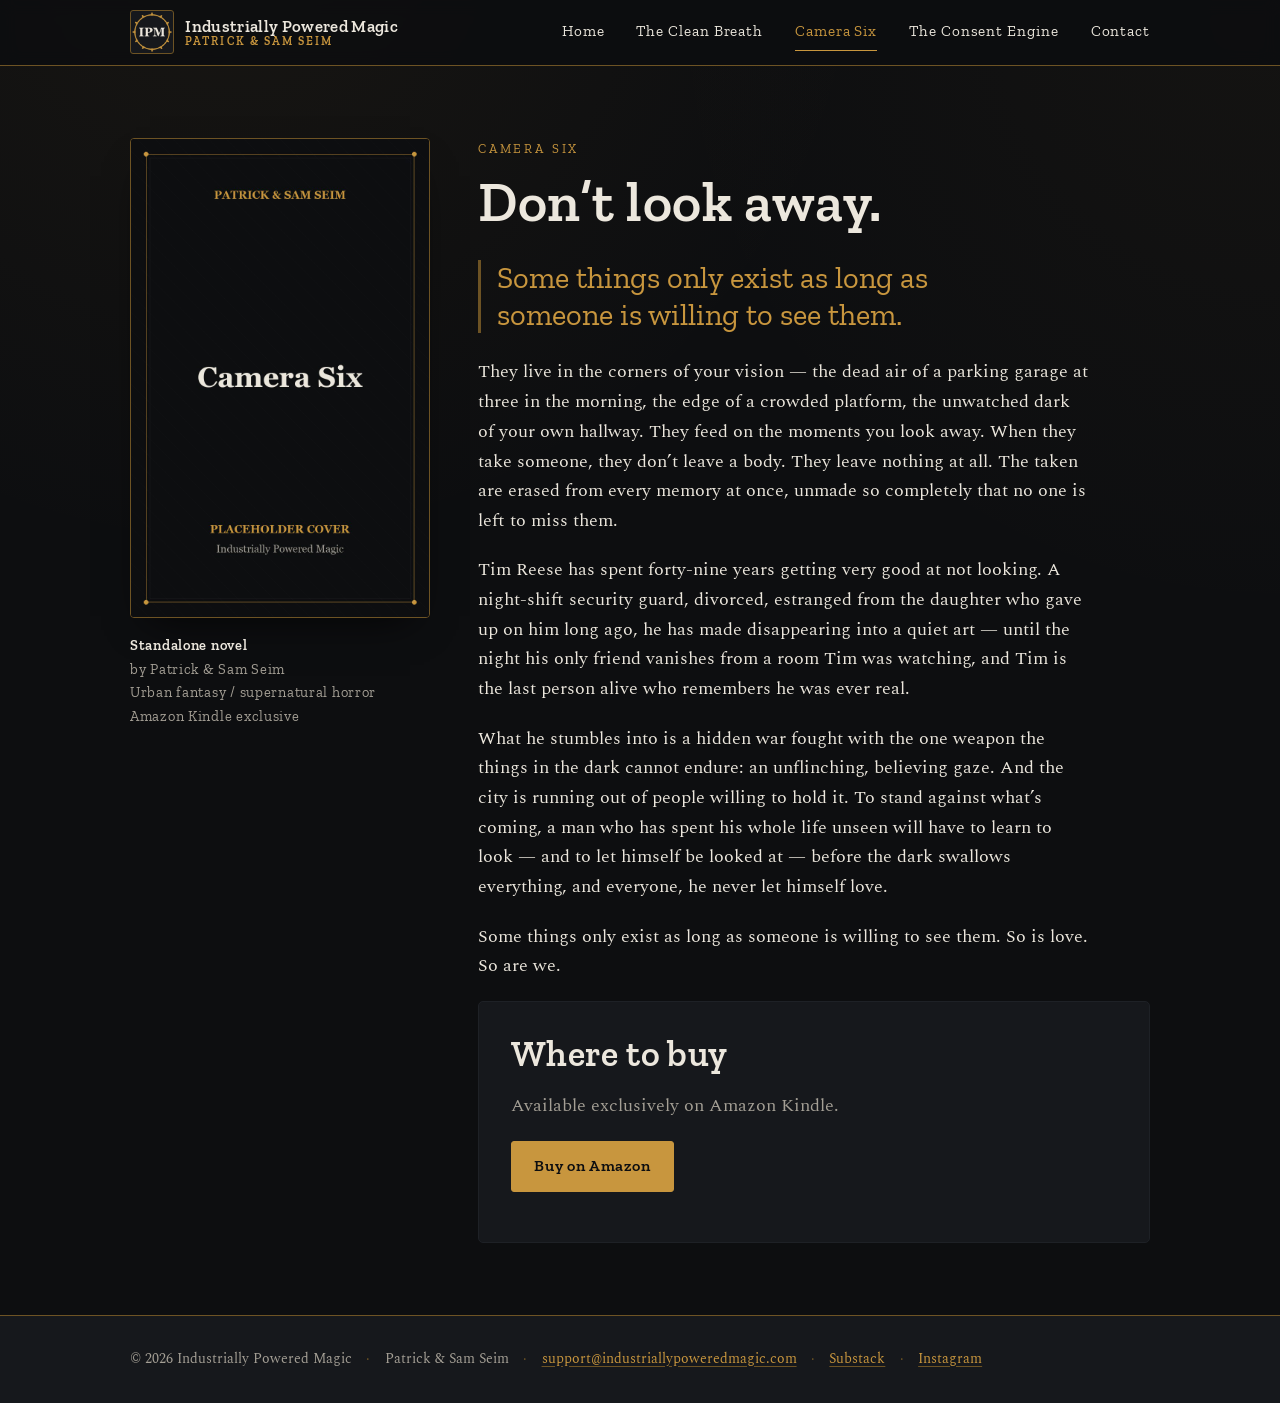
==== camera-six.html @ ddb5cf55 "initial website commit" ====
<!DOCTYPE html>
<html lang="en">
<head>
  <meta charset="UTF-8">
  <meta name="viewport" content="width=device-width, initial-scale=1">
  <title>Camera Six — Industrially Powered Magic</title>
  <meta name="description" content="Camera Six — a standalone urban-fantasy / quiet supernatural horror novel by Patrick &amp; Sam Seim. Don&rsquo;t look away. Available on Amazon Kindle.">

  <meta property="og:type" content="book">
  <meta property="og:site_name" content="Industrially Powered Magic">
  <meta property="og:title" content="Camera Six — Patrick &amp; Sam Seim">
  <meta property="og:description" content="Quiet supernatural horror. They feed on the moments you look away. Don&rsquo;t look away.">
  <meta property="og:image" content="images/cover-camera-six.jpg">
  <meta name="twitter:card" content="summary_large_image">

  <link rel="icon" href="images/favicon.svg" type="image/svg+xml">
  <link rel="preconnect" href="https://fonts.googleapis.com">
  <link rel="preconnect" href="https://fonts.gstatic.com" crossorigin>
  <link href="https://fonts.googleapis.com/css2?family=Spectral:ital,wght@0,400;0,600;1,400&amp;family=Zilla+Slab:wght@500;600;700&amp;display=swap" rel="stylesheet">
  <link rel="stylesheet" href="css/style.css">
</head>
<body>
  <a class="skip-link" href="#main">Skip to content</a>

  <!-- ===== SHARED HEADER (keep identical across pages) ===== -->
  <header class="site-header">
    <div class="wrap site-header__inner" data-open="false">
      <a class="brand" href="index.html">
        <img class="brand__logo" src="images/ipm-logo.png" alt="Industrially Powered Magic logo" width="44" height="44">
        <span class="brand__name">Industrially Powered Magic<span>Patrick &amp; Sam Seim</span></span>
      </a>
      <button class="nav-toggle" type="button" aria-expanded="false" aria-controls="site-nav">
        <span class="nav-toggle__bars" aria-hidden="true"></span> Menu
      </button>
      <nav class="site-nav" id="site-nav" aria-label="Primary">
        <ul>
          <li><a href="index.html">Home</a></li>
          <li><a href="clean-breath.html">The Clean Breath</a></li>
          <li><a href="camera-six.html" aria-current="page">Camera Six</a></li>
          <li><a href="consent-engine.html">The Consent Engine</a></li>
          <li><a href="contact.html">Contact</a></li>
        </ul>
      </nav>
    </div>
  </header>
  <!-- ===== /SHARED HEADER ===== -->

  <main id="main">
    <section class="section">
      <div class="wrap">
        <div class="book-layout">

          <div class="book-cover-col">
            <img class="cover cover--framed" src="images/cover-camera-six.jpg" alt="Cover placeholder for Camera Six by Patrick and Sam Seim" width="300" height="480">
            <p class="book-meta">
              <strong>Standalone novel</strong><br>
              by Patrick &amp; Sam Seim<br>
              Urban fantasy / supernatural horror<br>
              Amazon Kindle exclusive
            </p>
          </div>

          <div>
            <p class="eyebrow">Camera Six</p>
            <h1>Don&rsquo;t look away.</h1>
            <p class="tagline">Some things only exist as long as someone is willing to see them.</p>

            <div class="prose">
              <p>They live in the corners of your vision — the dead air of a parking garage at three in the morning, the edge of a crowded platform, the unwatched dark of your own hallway. They feed on the moments you look away. When they take someone, they don&rsquo;t leave a body. They leave nothing at all. The taken are erased from every memory at once, unmade so completely that no one is left to miss them.</p>
              <p>Tim Reese has spent forty-nine years getting very good at not looking. A night-shift security guard, divorced, estranged from the daughter who gave up on him long ago, he has made disappearing into a quiet art — until the night his only friend vanishes from a room Tim was watching, and Tim is the last person alive who remembers he was ever real.</p>
              <p>What he stumbles into is a hidden war fought with the one weapon the things in the dark cannot endure: an unflinching, believing gaze. And the city is running out of people willing to hold it. To stand against what&rsquo;s coming, a man who has spent his whole life unseen will have to learn to look — and to let himself be looked at — before the dark swallows everything, and everyone, he never let himself love.</p>
              <p>Some things only exist as long as someone is willing to see them. So is love. So are we.</p>
            </div>

            <section class="buy" aria-labelledby="buy-heading">
              <h2 id="buy-heading">Where to buy</h2>
              <p class="muted">Available exclusively on Amazon Kindle.</p>
              <!-- PLACEHOLDER RETAILER LINK — replace href="#" with the real Amazon URL -->
              <ul class="retailers">
                <li><a class="btn btn--primary" href="#">Buy on Amazon</a></li>
              </ul>
            </section>
          </div>

        </div>
      </div>
    </section>
  </main>

  <!-- ===== SHARED FOOTER (keep identical across pages) ===== -->
  <footer class="site-footer">
    <div class="wrap site-footer__inner">
      <span>&copy; 2026 Industrially Powered Magic</span>
      <span class="sep" aria-hidden="true">·</span>
      <span>Patrick &amp; Sam Seim</span>
      <span class="sep" aria-hidden="true">·</span>
      <a href="mailto:support@industriallypoweredmagic.com">support@industriallypoweredmagic.com</a>
      <span class="sep" aria-hidden="true">·</span>
      <a href="https://samseim.substack.com/">Substack</a>
      <span class="sep" aria-hidden="true">·</span>
      <a href="https://www.instagram.com/industriallypoweredmagic/">Instagram</a>
    </div>
  </footer>
  <!-- ===== /SHARED FOOTER ===== -->

  <!-- Progressive enhancement: mobile nav toggle only. Keep identical across pages. -->
  <script>
    (function () {
      var inner = document.querySelector('.site-header__inner');
      var btn = document.querySelector('.nav-toggle');
      if (!btn || !inner) return;
      btn.addEventListener('click', function () {
        var open = inner.getAttribute('data-open') === 'true';
        inner.setAttribute('data-open', String(!open));
        btn.setAttribute('aria-expanded', String(!open));
      });
    })();
  </script>
</body>
</html>
---- css/style.css ----
/* ==========================================================================
   Industrially Powered Magic — shared stylesheet
   Dark industrial: near-black ground, brass/copper accent, off-white text.
   Mobile-first, no build step, no dependencies.
   ========================================================================== */

/* ---- Design tokens ------------------------------------------------------ */
:root {
  --ink:        #0d0e10;   /* near-black page ground            */
  --ink-2:      #16181c;   /* raised charcoal (cards, header)   */
  --ink-3:      #1e2126;   /* hairline / border charcoal        */
  --paper:      #ece7dd;   /* off-white body text               */
  --paper-dim:  #a49f95;   /* muted text                        */
  --brass:      #c8963e;   /* warm brass/copper accent          */
  --brass-hi:   #e7b45c;   /* brighter brass for hover/focus    */
  --brass-dim:  #6d5324;   /* deep brass for rules              */
  --danger-bg:  #241a10;   /* placeholder tint                  */

  --rule:       1px solid var(--ink-3);
  --hairline:   1px solid var(--brass-dim);

  --font-display: "Zilla Slab", "Rockwell", Georgia, "Times New Roman", serif;
  --font-body:    "Spectral", Georgia, Cambria, "Times New Roman", serif;

  --measure: 68ch;
  --page-max: 1100px;
  --gap: clamp(1rem, 3vw, 2rem);

  --shadow: 0 18px 40px -20px rgba(0, 0, 0, 0.85);
}

/* ---- Fonts (linked in <head>, listed here for reference) --------------- */
/* Zilla Slab + Spectral via Google Fonts <link> in each page's <head>.    */

/* ---- Reset-ish ---------------------------------------------------------- */
*,
*::before,
*::after { box-sizing: border-box; }

html { -webkit-text-size-adjust: 100%; scroll-behavior: smooth; }

body {
  margin: 0;
  background-color: var(--ink);
  /* Fine machined grain: two faint gradients, restrained. */
  background-image:
    radial-gradient(circle at 18% -10%, rgba(200, 150, 62, 0.06), transparent 45%),
    radial-gradient(circle at 100% 0%, rgba(200, 150, 62, 0.04), transparent 40%);
  background-attachment: fixed;
  color: var(--paper);
  font-family: var(--font-body);
  font-size: clamp(1rem, 0.96rem + 0.25vw, 1.125rem);
  line-height: 1.65;
  min-height: 100vh;
  display: flex;
  flex-direction: column;
}

/* ---- Typography --------------------------------------------------------- */
h1, h2, h3, h4 {
  font-family: var(--font-display);
  font-weight: 600;
  line-height: 1.1;
  letter-spacing: 0.01em;
  color: var(--paper);
  margin: 0 0 0.5em;
}

h1 { font-size: clamp(2rem, 1.4rem + 3vw, 3.5rem); }
h2 { font-size: clamp(1.5rem, 1.2rem + 1.6vw, 2.25rem); }
h3 { font-size: clamp(1.15rem, 1rem + 0.8vw, 1.4rem); }

p { margin: 0 0 1.1em; max-width: var(--measure); }

a {
  color: var(--brass);
  text-decoration-color: var(--brass-dim);
  text-underline-offset: 0.18em;
}
a:hover { color: var(--brass-hi); text-decoration-color: var(--brass-hi); }

:focus-visible {
  outline: 3px solid var(--brass-hi);
  outline-offset: 3px;
  border-radius: 2px;
}

/* ---- Skip link ---------------------------------------------------------- */
.skip-link {
  position: absolute;
  left: -999px;
  top: 0;
  z-index: 100;
  background: var(--brass);
  color: var(--ink);
  padding: 0.75rem 1.25rem;
  font-family: var(--font-display);
  font-weight: 600;
  text-decoration: none;
}
.skip-link:focus {
  left: 0.5rem;
  top: 0.5rem;
}

/* ---- Layout helpers ----------------------------------------------------- */
.wrap {
  width: 100%;
  max-width: var(--page-max);
  margin-inline: auto;
  padding-inline: clamp(1.1rem, 4vw, 2.5rem);
}

.section { padding-block: clamp(2.5rem, 6vw, 4.5rem); }
.section--tight { padding-block: clamp(1.75rem, 4vw, 3rem); }

.eyebrow {
  font-family: var(--font-display);
  text-transform: uppercase;
  letter-spacing: 0.22em;
  font-size: 0.8rem;
  color: var(--brass);
  margin: 0 0 0.75rem;
}

/* Rivet-adjacent divider: a hairline with a centered brass node. */
.rule {
  border: 0;
  height: 1px;
  background: linear-gradient(to right, transparent, var(--brass-dim), transparent);
  margin: clamp(2rem, 5vw, 3.5rem) 0;
  position: relative;
}
.rule::after {
  content: "";
  position: absolute;
  left: 50%;
  top: 50%;
  width: 7px;
  height: 7px;
  transform: translate(-50%, -50%) rotate(45deg);
  background: var(--brass);
  box-shadow: 0 0 0 3px var(--ink);
}

/* ---- Header / nav ------------------------------------------------------- */
.site-header {
  position: sticky;
  top: 0;
  z-index: 50;
  background: rgba(13, 14, 16, 0.9);
  backdrop-filter: saturate(140%) blur(8px);
  border-bottom: var(--hairline);
}
.site-header__inner {
  display: flex;
  align-items: center;
  justify-content: space-between;
  gap: 1rem;
  padding-block: 0.65rem;
}

.brand {
  display: inline-flex;
  align-items: center;
  gap: 0.7rem;
  text-decoration: none;
  color: var(--paper);
}
.brand__logo {
  width: 40px;
  height: 40px;
  object-fit: contain;
  background: var(--ink-2);
  border: var(--hairline);
  border-radius: 3px;
}
.brand__name {
  font-family: var(--font-display);
  font-weight: 600;
  font-size: 1.05rem;
  line-height: 1.05;
  letter-spacing: 0.02em;
}
.brand__name span { display: block; color: var(--brass); font-size: 0.72rem; letter-spacing: 0.18em; text-transform: uppercase; }

/* Nav toggle (mobile) */
.nav-toggle {
  display: inline-flex;
  align-items: center;
  gap: 0.5rem;
  background: transparent;
  color: var(--paper);
  border: var(--hairline);
  border-radius: 3px;
  padding: 0.5rem 0.75rem;
  font-family: var(--font-display);
  font-size: 0.85rem;
  letter-spacing: 0.1em;
  text-transform: uppercase;
  cursor: pointer;
}
.nav-toggle__bars { display: inline-block; width: 18px; height: 2px; background: var(--brass); position: relative; }
.nav-toggle__bars::before,
.nav-toggle__bars::after { content: ""; position: absolute; left: 0; width: 18px; height: 2px; background: var(--brass); }
.nav-toggle__bars::before { top: -6px; }
.nav-toggle__bars::after  { top: 6px; }

.site-nav ul {
  list-style: none;
  margin: 0;
  padding: 0;
  display: flex;
  flex-direction: column;
  gap: 0.25rem;
}
.site-nav a {
  display: block;
  padding: 0.6rem 0.25rem;
  font-family: var(--font-display);
  font-size: 0.95rem;
  letter-spacing: 0.06em;
  color: var(--paper);
  text-decoration: none;
  border-bottom: 1px solid transparent;
}
.site-nav a:hover { color: var(--brass-hi); }
.site-nav a[aria-current="page"] {
  color: var(--brass);
  border-bottom-color: var(--brass);
}

/* Mobile: nav is collapsed by default, revealed via [data-open] */
@media (max-width: 719px) {
  .site-nav {
    display: none;
    width: 100%;
    padding-bottom: 0.5rem;
  }
  .site-header__inner[data-open="true"] { flex-wrap: wrap; }
  .site-header__inner[data-open="true"] .site-nav { display: block; }
  .site-nav a { padding: 0.75rem 0.25rem; border-bottom: var(--rule); }
}

/* Desktop: inline nav, hide toggle */
@media (min-width: 720px) {
  .nav-toggle { display: none; }
  .site-nav { display: block !important; }
  .site-nav ul { flex-direction: row; align-items: center; gap: clamp(1rem, 2.5vw, 2rem); }
  .site-nav a { padding: 0.35rem 0; }
  .brand__logo { width: 44px; height: 44px; }
}

/* ---- Hero --------------------------------------------------------------- */
.hero {
  border-bottom: var(--rule);
  background:
    radial-gradient(ellipse at 30% 0%, rgba(200, 150, 62, 0.10), transparent 55%),
    var(--ink);
}
.hero__inner { padding-block: clamp(3rem, 9vw, 6rem); }
.hero h1 { margin-bottom: 0.3em; }
.hero__lead {
  font-size: clamp(1.15rem, 1rem + 1vw, 1.6rem);
  color: var(--paper);
  max-width: 40ch;
}
.hero__lead--wide { max-width: 55ch; }

/* ---- Buttons ------------------------------------------------------------ */
.btn {
  display: inline-flex;
  align-items: center;
  gap: 0.5rem;
  font-family: var(--font-display);
  font-weight: 600;
  font-size: 1rem;
  letter-spacing: 0.04em;
  text-decoration: none;
  padding: 0.7rem 1.4rem;
  border-radius: 3px;
  border: var(--hairline);
  transition: background-color 120ms ease, color 120ms ease, transform 80ms ease;
}
.btn:active { transform: translateY(1px); }
.btn--primary {
  background: var(--brass);
  color: var(--ink);
  border-color: var(--brass);
}
.btn--primary:hover { background: var(--brass-hi); border-color: var(--brass-hi); color: var(--ink); }
.btn--ghost {
  background: transparent;
  color: var(--brass);
}
.btn--ghost:hover { background: rgba(200, 150, 62, 0.12); color: var(--brass-hi); }

.btn-row { display: flex; flex-wrap: wrap; gap: 0.85rem; margin-top: 1.25rem; }

/* ---- Book cards (home) -------------------------------------------------- */
.card-grid {
  display: grid;
  gap: clamp(1.25rem, 3vw, 2rem);
  grid-template-columns: 1fr;
  margin-top: 2rem;
}
@media (min-width: 640px) { .card-grid { grid-template-columns: repeat(2, 1fr); } }
@media (min-width: 900px) { .card-grid { grid-template-columns: repeat(3, 1fr); } }

.book-card {
  display: flex;
  flex-direction: column;
  background: var(--ink-2);
  border: var(--rule);
  border-radius: 5px;
  overflow: hidden;
  box-shadow: var(--shadow);
  transition: border-color 140ms ease, transform 140ms ease;
}
.book-card:hover { border-color: var(--brass-dim); transform: translateY(-3px); }
.book-card__body { padding: 1.1rem 1.2rem 1.4rem; display: flex; flex-direction: column; flex: 1; }
.book-card__kicker {
  font-family: var(--font-display);
  text-transform: uppercase;
  letter-spacing: 0.16em;
  font-size: 0.7rem;
  color: var(--brass);
  margin: 0 0 0.4rem;
}
.book-card h3 { margin-bottom: 0.35rem; }
.book-card p { color: var(--paper-dim); font-size: 0.98rem; margin-bottom: 1rem; }
.book-card__link {
  margin-top: auto;
  font-family: var(--font-display);
  font-weight: 600;
  letter-spacing: 0.04em;
  text-decoration: none;
}
.book-card__link::after { content: " \2192"; }

/* ---- Cover images / placeholders --------------------------------------- */
/* Ebook cover aspect ratio ~1.6:1 (height:width) => width:height ~1:1.6 */
.cover {
  display: block;
  width: 100%;
  aspect-ratio: 1 / 1.6;
  object-fit: cover;
  background:
    repeating-linear-gradient(45deg, rgba(200,150,62,0.05) 0 12px, transparent 12px 24px),
    var(--danger-bg);
  border-bottom: var(--hairline);
  color: var(--paper-dim);
}
.cover--framed {
  border: var(--hairline);
  border-radius: 4px;
  box-shadow: var(--shadow);
}

/* ---- Book page layout --------------------------------------------------- */
.book-layout {
  display: grid;
  gap: clamp(1.5rem, 5vw, 3rem);
  grid-template-columns: 1fr;
  align-items: start;
}
@media (min-width: 820px) {
  .book-layout { grid-template-columns: minmax(220px, 300px) 1fr; }
}
.book-cover-col { position: sticky; top: 90px; }
.book-meta {
  font-family: var(--font-display);
  color: var(--paper-dim);
  letter-spacing: 0.05em;
  font-size: 0.9rem;
  margin-top: 1rem;
}
.book-meta strong { color: var(--paper); font-weight: 600; }

.tagline {
  font-family: var(--font-display);
  font-size: clamp(1.3rem, 1rem + 1.5vw, 1.9rem);
  color: var(--brass);
  font-style: normal;
  line-height: 1.2;
  border-left: 3px solid var(--brass-dim);
  padding-left: 1rem;
  margin: 0 0 1.5rem;
  max-width: 30ch;
}

.prose p { max-width: var(--measure); }
.prose p + p { margin-top: 0; }

/* ---- "Where to buy" ----------------------------------------------------- */
.buy {
  background: var(--ink-2);
  border: var(--rule);
  border-radius: 5px;
  padding: clamp(1.25rem, 3vw, 2rem);
  margin-top: 1rem;
}
.buy h2 { margin-top: 0; }
.retailers { display: flex; flex-wrap: wrap; gap: 0.75rem; margin-top: 0.5rem; padding: 0; list-style: none; }
.retailers li { margin: 0; }

/* ---- Teaser (Consent Engine) ------------------------------------------- */
.teaser {
  text-align: center;
  padding-block: clamp(3rem, 10vw, 7rem);
}
.teaser__status {
  font-family: var(--font-display);
  text-transform: uppercase;
  letter-spacing: 0.28em;
  color: var(--brass);
  font-size: 0.9rem;
  margin-bottom: 1.5rem;
}
.teaser p { margin-inline: auto; }

/* ---- Contact ------------------------------------------------------------ */
.contact-list { list-style: none; padding: 0; margin: 1.5rem 0 0; }
.contact-list li { margin-bottom: 1.5rem; }
.contact-list .label {
  display: block;
  font-family: var(--font-display);
  text-transform: uppercase;
  letter-spacing: 0.16em;
  font-size: 0.75rem;
  color: var(--brass);
  margin-bottom: 0.25rem;
}
.contact-list .value { font-size: 1.15rem; }

/* ---- Footer ------------------------------------------------------------- */
.site-footer {
  margin-top: auto;
  border-top: var(--hairline);
  background: var(--ink-2);
  color: var(--paper-dim);
  font-size: 0.9rem;
}
.site-footer__inner {
  padding-block: 2rem;
  display: flex;
  flex-wrap: wrap;
  gap: 0.4rem 0.9rem;
  align-items: center;
}
.site-footer a { color: var(--brass); }
.site-footer .sep { color: var(--brass-dim); }

/* ---- Utilities ---------------------------------------------------------- */
.visually-hidden {
  position: absolute !important;
  width: 1px; height: 1px;
  padding: 0; margin: -1px;
  overflow: hidden; clip: rect(0 0 0 0);
  white-space: nowrap; border: 0;
}
.lede { font-size: 1.15rem; color: var(--paper); }
.muted { color: var(--paper-dim); }

@media (prefers-reduced-motion: reduce) {
  * { scroll-behavior: auto !important; transition: none !important; }
}
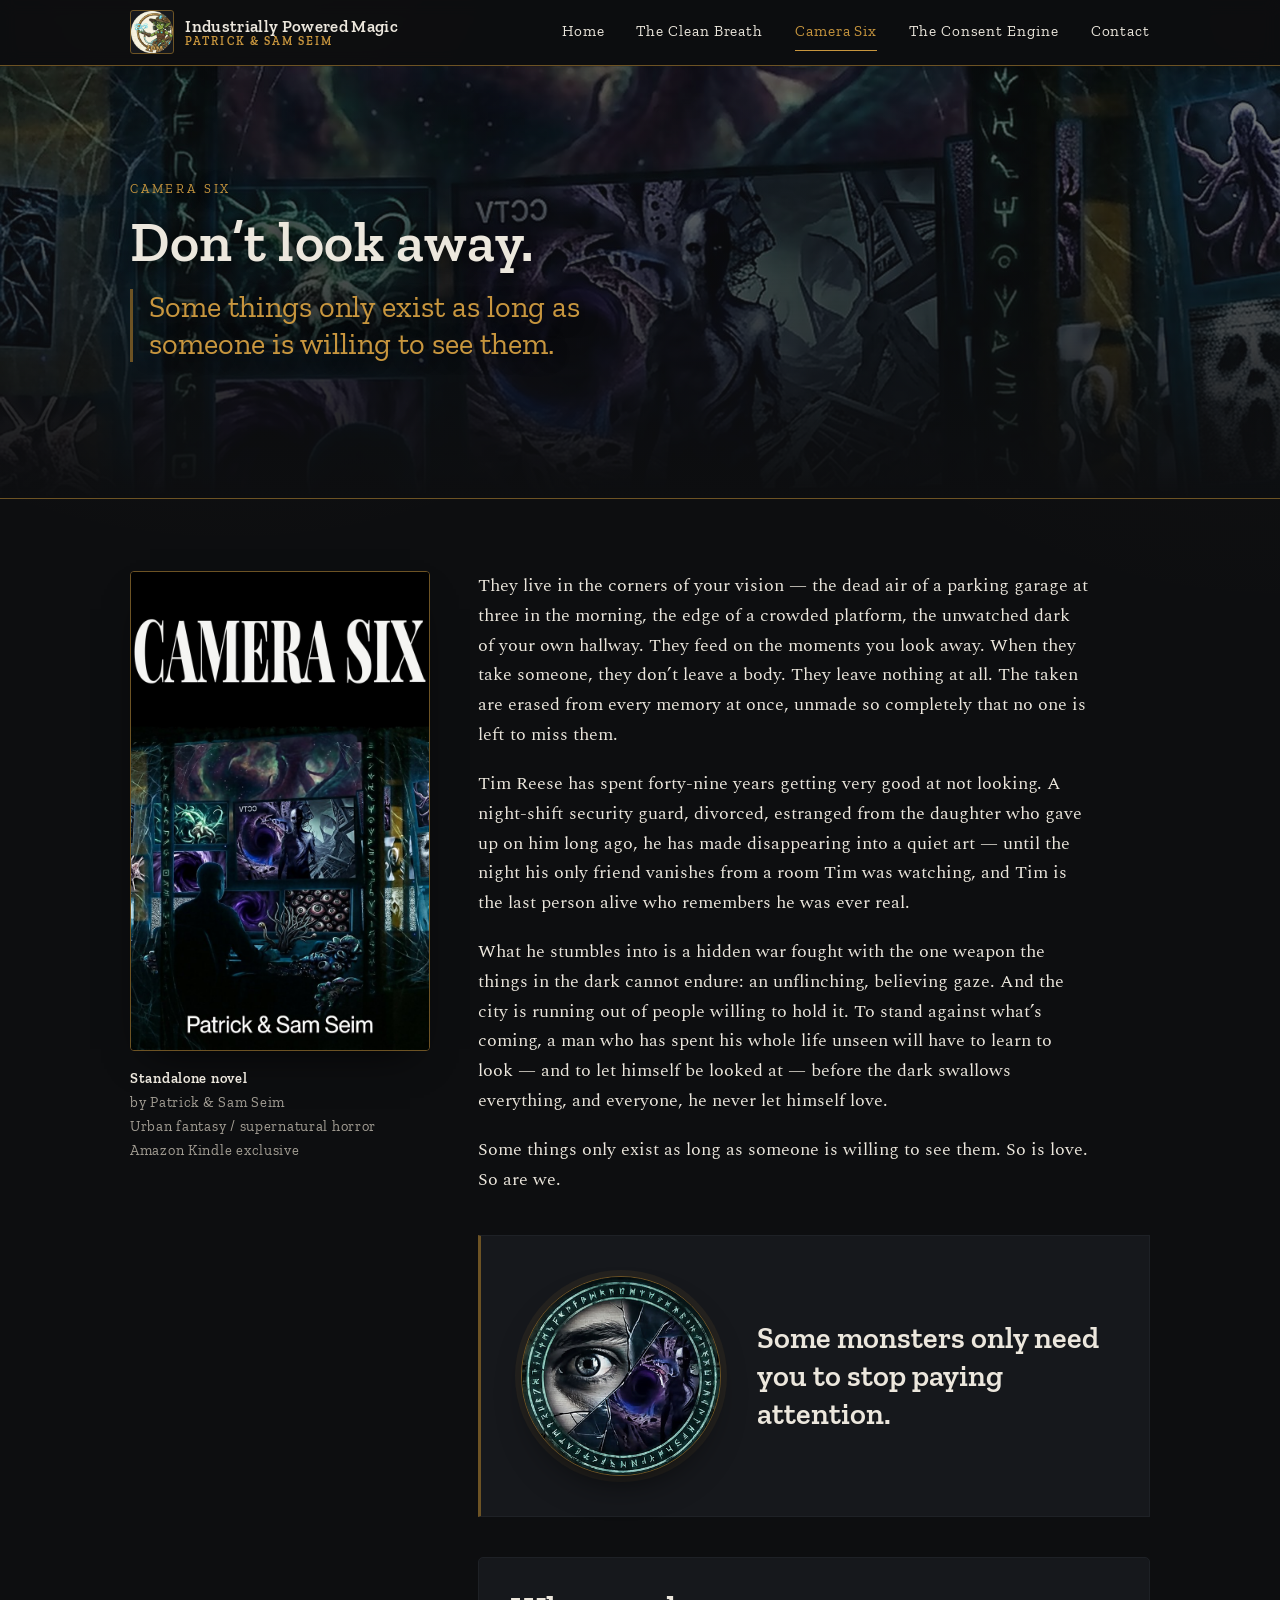
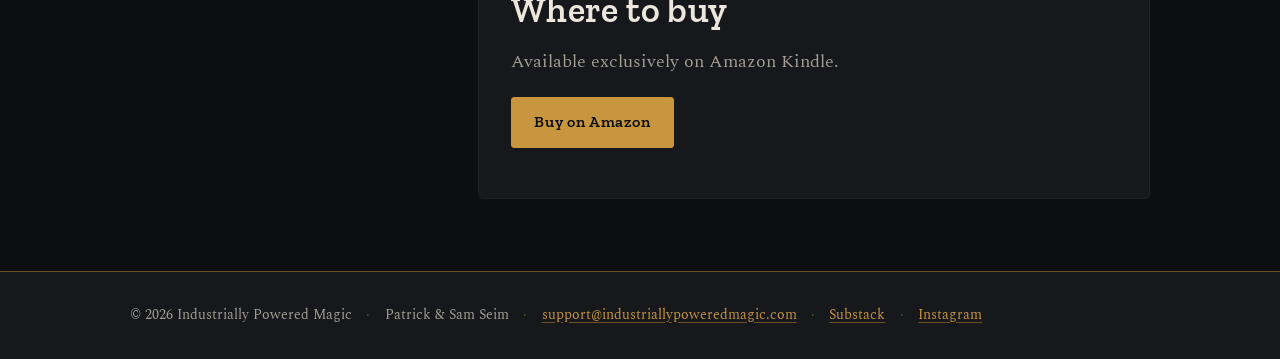
==== commit 2fa45b12: "image placeholders removed" ====
--- a/camera-six.html
+++ b/camera-six.html
@@ -26,7 +26,7 @@
   <header class="site-header">
     <div class="wrap site-header__inner" data-open="false">
       <a class="brand" href="index.html">
-        <img class="brand__logo" src="images/ipm-logo.png" alt="Industrially Powered Magic logo" width="44" height="44">
+        <img class="brand__logo" src="images/ipm-badge.png" alt="Industrially Powered Magic logo" width="44" height="44">
         <span class="brand__name">Industrially Powered Magic<span>Patrick &amp; Sam Seim</span></span>
       </a>
       <button class="nav-toggle" type="button" aria-expanded="false" aria-controls="site-nav">
@@ -46,12 +46,21 @@
   <!-- ===== /SHARED HEADER ===== -->
 
   <main id="main">
+    <!-- Artwork hero band — crop of the Camera Six front cover -->
+    <section class="page-hero page-hero--camera">
+      <div class="wrap page-hero__inner">
+        <p class="eyebrow">Camera Six</p>
+        <h1>Don&rsquo;t look away.</h1>
+        <p class="tagline">Some things only exist as long as someone is willing to see them.</p>
+      </div>
+    </section>
+
     <section class="section">
       <div class="wrap">
         <div class="book-layout">
 
           <div class="book-cover-col">
-            <img class="cover cover--framed" src="images/cover-camera-six.jpg" alt="Cover placeholder for Camera Six by Patrick and Sam Seim" width="300" height="480">
+            <img class="cover cover--framed" src="images/cover-camera-six.jpg" alt="Camera Six cover: a lone watcher silhouetted before a wall of monitors crawling with things that should not be seen" width="300" height="480">
             <p class="book-meta">
               <strong>Standalone novel</strong><br>
               by Patrick &amp; Sam Seim<br>
@@ -61,16 +70,20 @@
           </div>
 
           <div>
-            <p class="eyebrow">Camera Six</p>
-            <h1>Don&rsquo;t look away.</h1>
-            <p class="tagline">Some things only exist as long as someone is willing to see them.</p>
-
             <div class="prose">
               <p>They live in the corners of your vision — the dead air of a parking garage at three in the morning, the edge of a crowded platform, the unwatched dark of your own hallway. They feed on the moments you look away. When they take someone, they don&rsquo;t leave a body. They leave nothing at all. The taken are erased from every memory at once, unmade so completely that no one is left to miss them.</p>
               <p>Tim Reese has spent forty-nine years getting very good at not looking. A night-shift security guard, divorced, estranged from the daughter who gave up on him long ago, he has made disappearing into a quiet art — until the night his only friend vanishes from a room Tim was watching, and Tim is the last person alive who remembers he was ever real.</p>
               <p>What he stumbles into is a hidden war fought with the one weapon the things in the dark cannot endure: an unflinching, believing gaze. And the city is running out of people willing to hold it. To stand against what&rsquo;s coming, a man who has spent his whole life unseen will have to learn to look — and to let himself be looked at — before the dark swallows everything, and everyone, he never let himself love.</p>
               <p>Some things only exist as long as someone is willing to see them. So is love. So are we.</p>
             </div>
+
+            <!-- Medallion pull-quote — art from the Camera Six back cover -->
+            <aside class="watch-quote" aria-label="Tagline">
+              <img class="medallion" src="images/camera-six-eye.jpg" alt="A cracked seal ringed with runes: half an unflinching human eye, half a monstrous violet void" width="220" height="220">
+              <blockquote class="watch-quote__text">
+                <p>Some monsters only need you to stop paying attention.</p>
+              </blockquote>
+            </aside>
 
             <section class="buy" aria-labelledby="buy-heading">
               <h2 id="buy-heading">Where to buy</h2>
--- a/css/style.css
+++ b/css/style.css
@@ -451,6 +451,74 @@
 .site-footer a { color: var(--brass); }
 .site-footer .sep { color: var(--brass-dim); }
 
+/* ---- Artwork hero bands (book pages) ------------------------------------ */
+.page-hero {
+  border-bottom: var(--hairline);
+  background-size: cover;
+  background-position: center 35%;
+}
+.page-hero__inner {
+  padding-block: clamp(3.5rem, 10vw, 7rem);
+  text-shadow: 0 2px 18px rgba(0, 0, 0, 0.9);
+}
+.page-hero h1 { margin-bottom: 0.3em; }
+.page-hero--camera {
+  background-image:
+    linear-gradient(180deg, rgba(13, 14, 16, 0.55) 0%, rgba(13, 14, 16, 0.78) 60%, var(--ink) 100%),
+    url("../images/camera-six-banner.jpg");
+}
+
+/* ---- Workshop showcase (homepage mascot art) ----------------------------- */
+.workshop { margin: 0; }
+.workshop img {
+  display: block;
+  width: 100%;
+  height: auto;
+  border: var(--rule);
+  border-radius: 6px;
+  box-shadow: var(--shadow);
+}
+.workshop figcaption {
+  margin-top: 0.8rem;
+  text-align: center;
+  font-style: italic;
+  font-size: 0.95rem;
+  color: var(--paper-dim);
+}
+
+/* ---- Medallion pull-quote (Camera Six) ---------------------------------- */
+.watch-quote {
+  margin: 2.5rem 0;
+  padding: clamp(1.5rem, 4vw, 2.5rem);
+  background: var(--ink-2);
+  border: var(--rule);
+  border-left: 3px solid var(--brass-dim);
+  display: flex;
+  align-items: center;
+  gap: clamp(1.25rem, 3.5vw, 2.25rem);
+  flex-wrap: wrap;
+}
+.medallion {
+  flex: 0 0 auto;
+  width: clamp(120px, 20vw, 200px);
+  height: auto;
+  border-radius: 50%;
+  border: 1px solid var(--brass-dim);
+  box-shadow: var(--shadow), 0 0 0 6px rgba(200, 150, 62, 0.08);
+}
+.watch-quote__text {
+  margin: 0;
+  flex: 1 1 16ch;
+}
+.watch-quote__text p {
+  margin: 0;
+  font-family: var(--font-display);
+  font-weight: 600;
+  font-size: clamp(1.25rem, 1.05rem + 1.4vw, 1.9rem);
+  line-height: 1.25;
+  max-width: 22ch;
+}
+
 /* ---- Utilities ---------------------------------------------------------- */
 .visually-hidden {
   position: absolute !important;
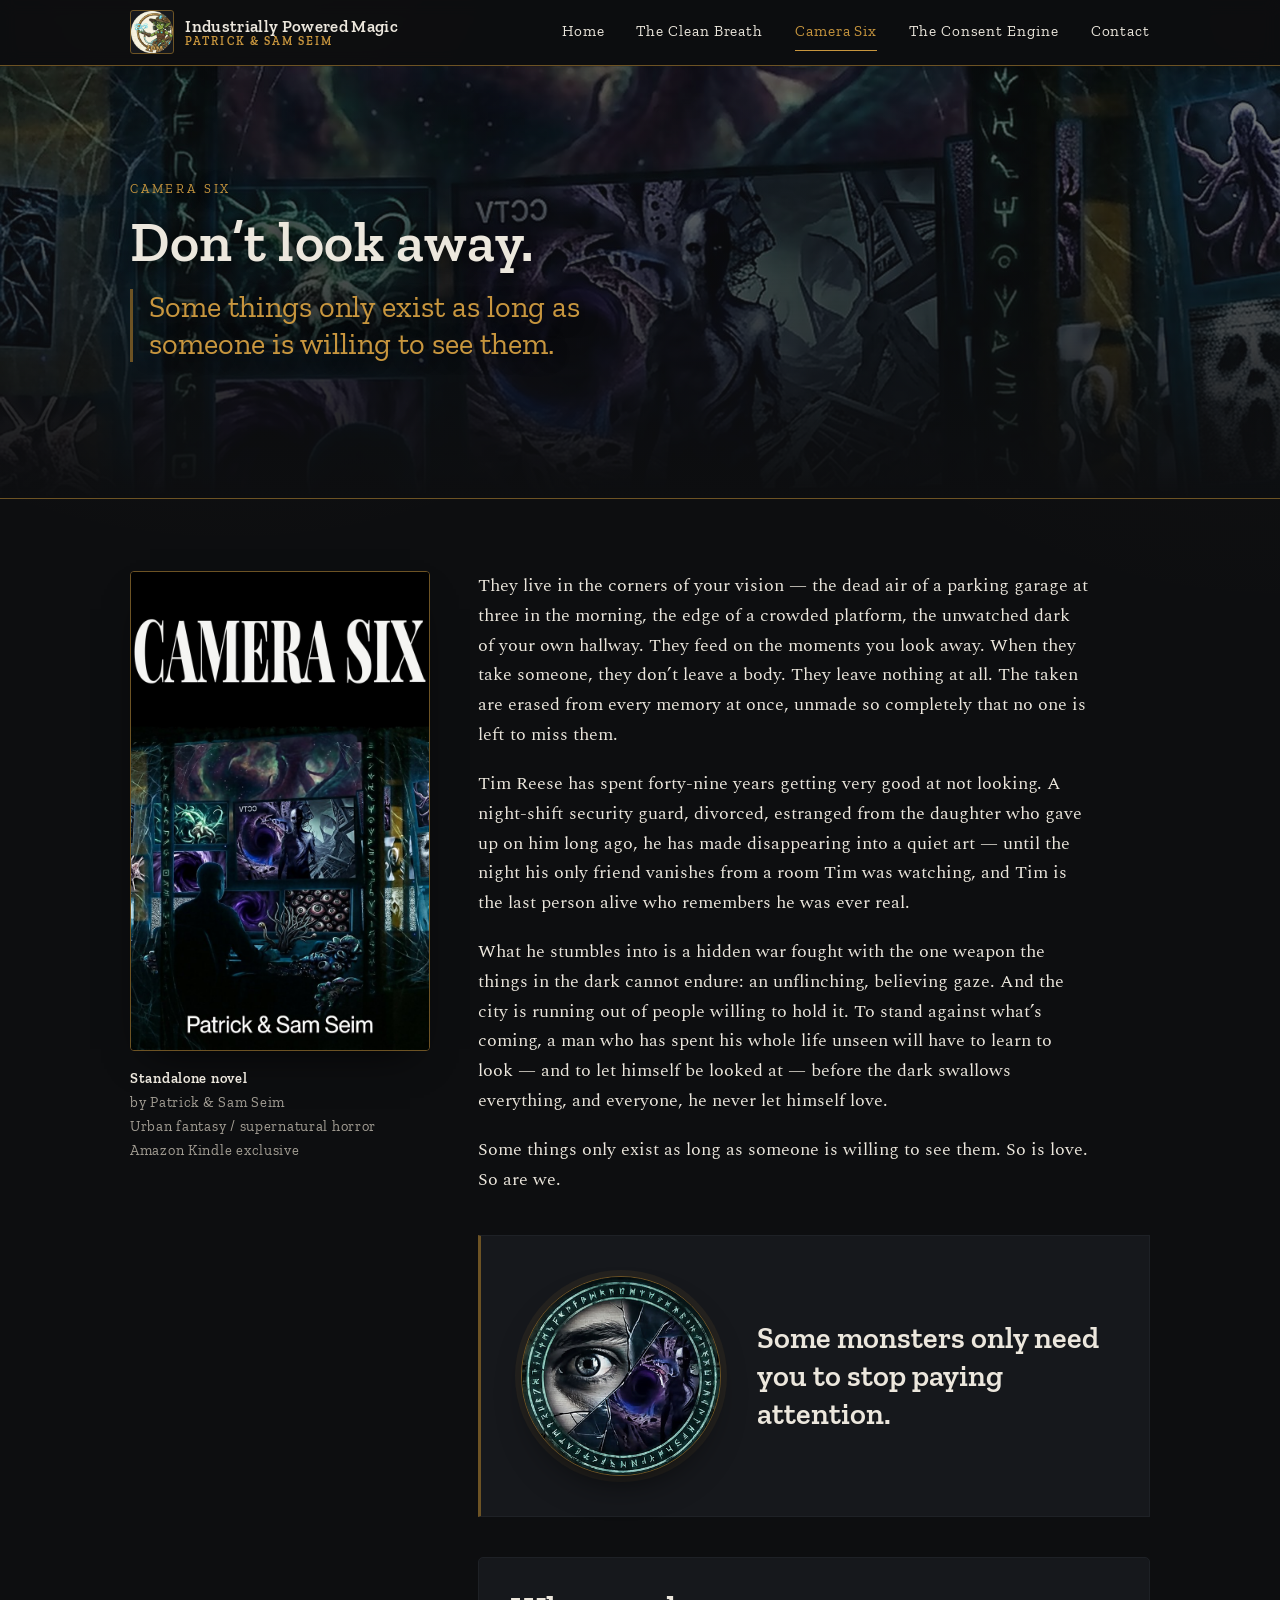
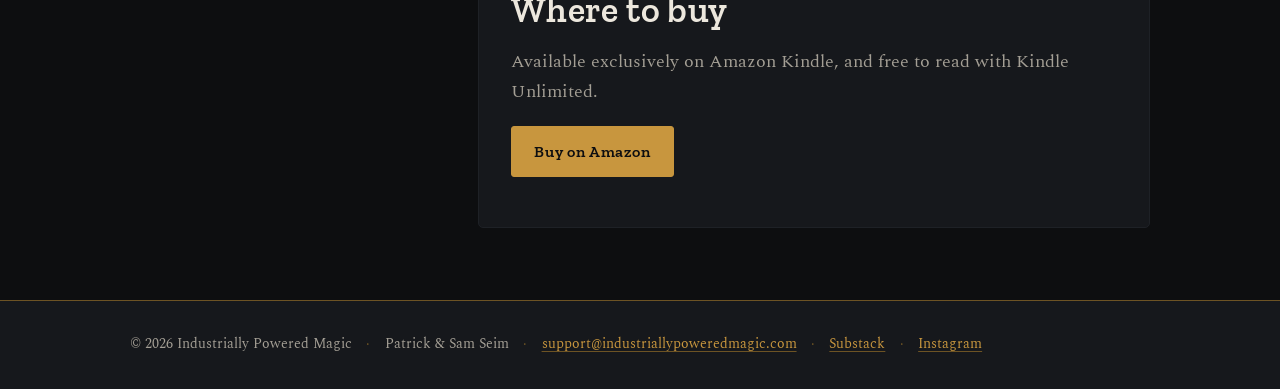
==== commit 46ba3ef8: "CameraSix link and TCE page update" ====
--- a/camera-six.html
+++ b/camera-six.html
@@ -87,10 +87,9 @@
 
             <section class="buy" aria-labelledby="buy-heading">
               <h2 id="buy-heading">Where to buy</h2>
-              <p class="muted">Available exclusively on Amazon Kindle.</p>
-              <!-- PLACEHOLDER RETAILER LINK — replace href="#" with the real Amazon URL -->
+              <p class="muted">Available exclusively on Amazon Kindle, and free to read with Kindle Unlimited.</p>
               <ul class="retailers">
-                <li><a class="btn btn--primary" href="#">Buy on Amazon</a></li>
+                <li><a class="btn btn--primary" href="https://www.amazon.com/dp/B0H7YVDZ89">Buy on Amazon</a></li>
               </ul>
             </section>
           </div>
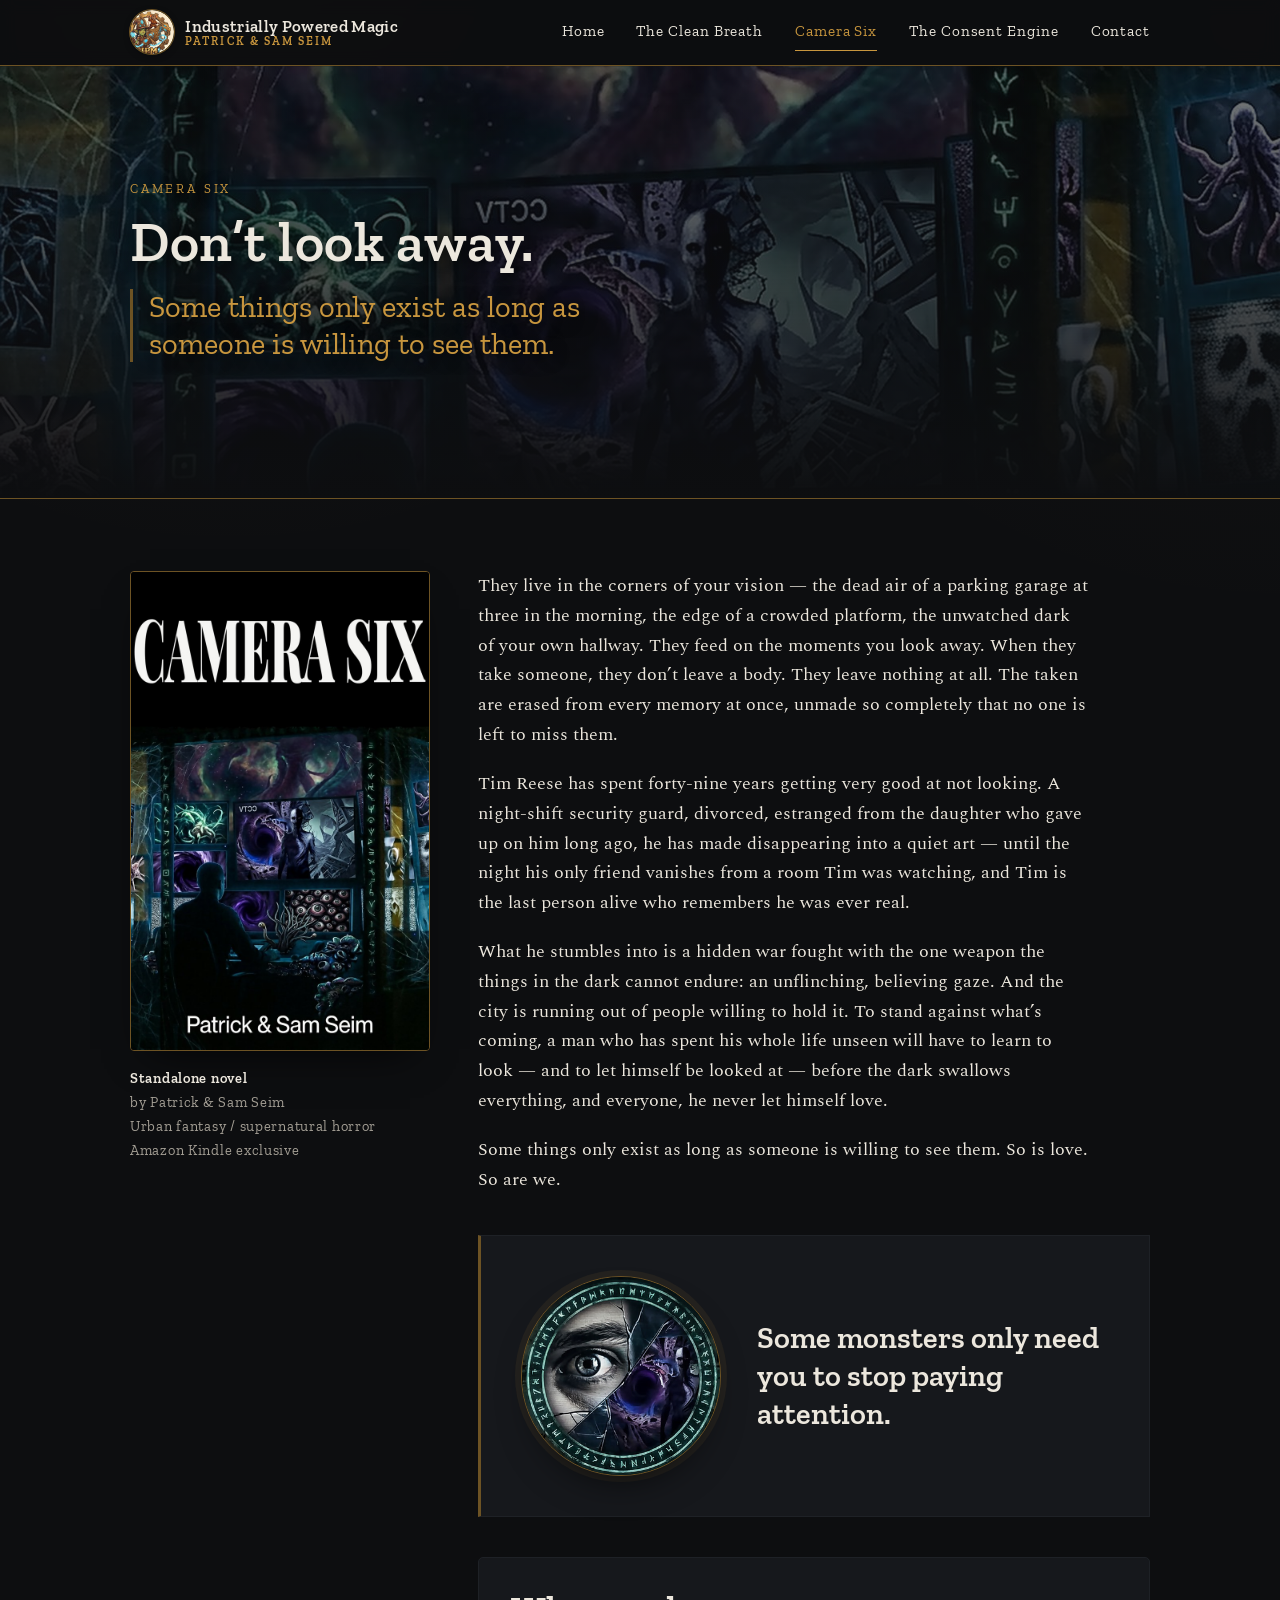
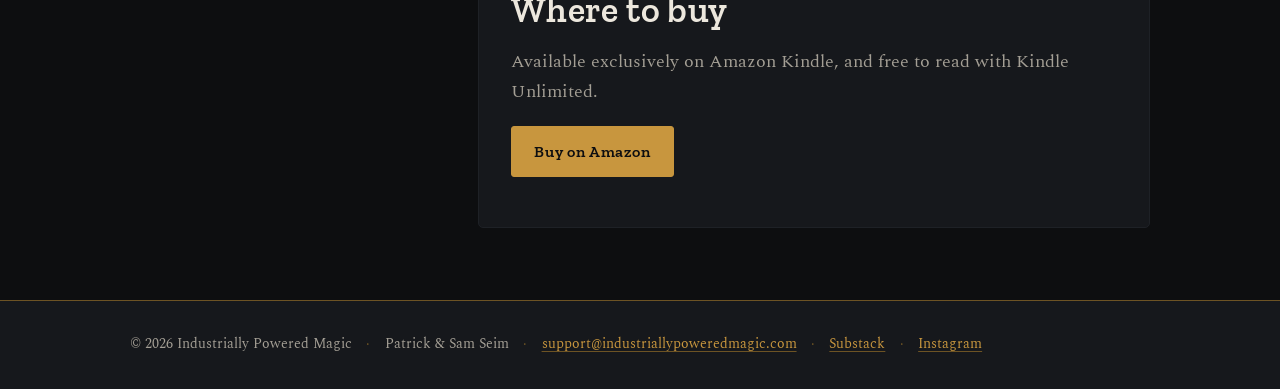
==== commit f77236c6: "new images" ====
--- a/camera-six.html
+++ b/camera-six.html
@@ -14,6 +14,9 @@
   <meta name="twitter:card" content="summary_large_image">
 
   <link rel="icon" href="images/favicon.svg" type="image/svg+xml">
+  <link rel="icon" href="images/emblem-32.png" sizes="32x32" type="image/png">
+  <link rel="icon" href="images/emblem-64.png" sizes="64x64" type="image/png">
+  <link rel="apple-touch-icon" href="images/emblem-180.png">
   <link rel="preconnect" href="https://fonts.googleapis.com">
   <link rel="preconnect" href="https://fonts.gstatic.com" crossorigin>
   <link href="https://fonts.googleapis.com/css2?family=Spectral:ital,wght@0,400;0,600;1,400&amp;family=Zilla+Slab:wght@500;600;700&amp;display=swap" rel="stylesheet">
@@ -26,7 +29,7 @@
   <header class="site-header">
     <div class="wrap site-header__inner" data-open="false">
       <a class="brand" href="index.html">
-        <img class="brand__logo" src="images/ipm-badge.png" alt="Industrially Powered Magic logo" width="44" height="44">
+        <img class="brand__logo" src="images/emblem-64.png" alt="Industrially Powered Magic logo" width="44" height="44">
         <span class="brand__name">Industrially Powered Magic<span>Patrick &amp; Sam Seim</span></span>
       </a>
       <button class="nav-toggle" type="button" aria-expanded="false" aria-controls="site-nav">
--- a/css/style.css
+++ b/css/style.css
@@ -171,9 +171,8 @@
   width: 40px;
   height: 40px;
   object-fit: contain;
-  background: var(--ink-2);
-  border: var(--hairline);
-  border-radius: 3px;
+  border-radius: 50%;
+  box-shadow: 0 0 0 1px var(--brass-dim), 0 2px 10px -4px rgba(0, 0, 0, 0.8);
 }
 .brand__name {
   font-family: var(--font-display);
@@ -266,6 +265,29 @@
   max-width: 40ch;
 }
 .hero__lead--wide { max-width: 55ch; }
+
+/* Art-led hero: full workshop banner above a compact intro */
+.hero--art { padding-block: clamp(1.5rem, 4vw, 2.75rem); }
+.hero-banner {
+  margin: 0;
+  border: var(--hairline);
+  border-radius: 8px;
+  overflow: hidden;
+  box-shadow: var(--shadow), 0 0 0 6px rgba(200, 150, 62, 0.05);
+}
+.hero-banner img {
+  display: block;
+  width: 100%;
+  height: auto;
+}
+.hero__intro {
+  text-align: center;
+  padding-top: clamp(1.75rem, 4vw, 2.75rem);
+}
+.hero__intro .eyebrow { margin-bottom: 0.5rem; }
+.hero__intro h1 { margin-bottom: 0.25em; }
+.hero__intro .hero__lead { max-width: none; margin-inline: auto; }
+.hero__intro .btn-row { justify-content: center; }
 
 /* ---- Buttons ------------------------------------------------------------ */
 .btn {
@@ -486,6 +508,27 @@
   color: var(--paper-dim);
 }
 
+/* ---- Feature band with dragon accent (homepage) ------------------------- */
+.feature-band {
+  display: flex;
+  align-items: center;
+  gap: clamp(1rem, 4vw, 2.5rem);
+  flex-wrap: wrap;
+}
+.feature-band__text { flex: 1 1 22ch; min-width: 0; }
+.feature-band__text p { margin-bottom: 0; }
+.feature-band__art {
+  flex: 0 0 auto;
+  width: clamp(160px, 34vw, 300px);
+  height: auto;
+  filter: drop-shadow(0 14px 26px rgba(0, 0, 0, 0.6));
+  transform: scaleX(-1);
+}
+@media (max-width: 599px) {
+  .feature-band { flex-direction: column-reverse; align-items: flex-start; }
+  .feature-band__art { width: clamp(180px, 60vw, 260px); align-self: center; }
+}
+
 /* ---- Medallion pull-quote (Camera Six) ---------------------------------- */
 .watch-quote {
   margin: 2.5rem 0;
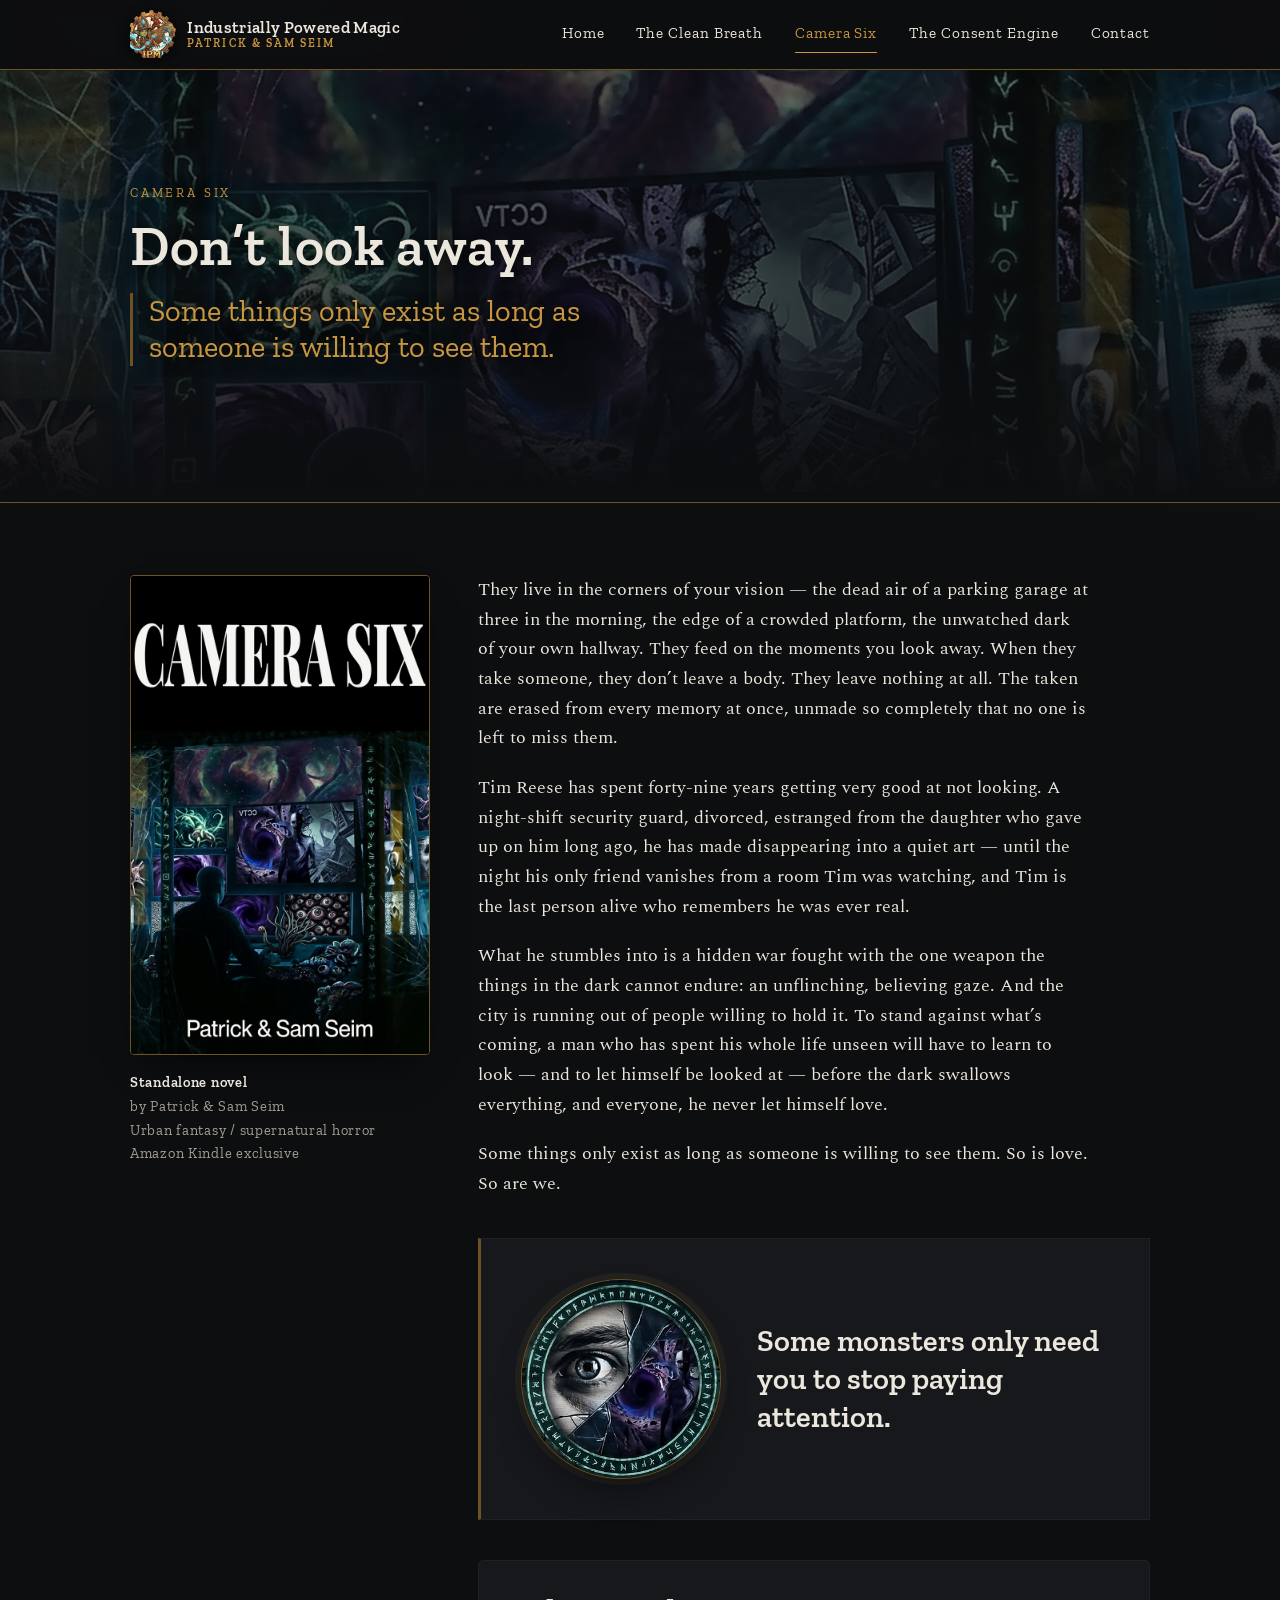
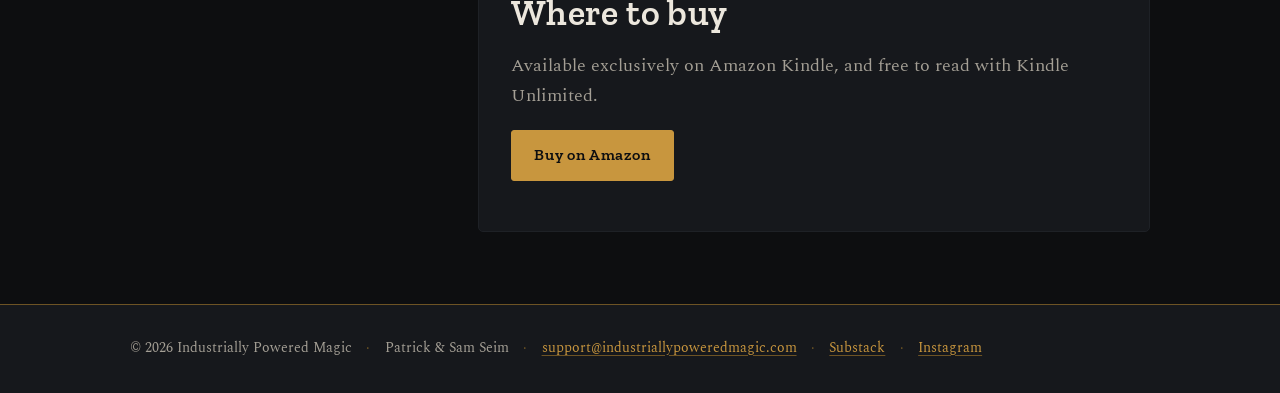
==== commit 950d21af: "Apply v2 logo system: knocked-out badge header, glyph favicons, cleaned dragon accent" ====
--- a/camera-six.html
+++ b/camera-six.html
@@ -13,10 +13,9 @@
   <meta property="og:image" content="images/cover-camera-six.jpg">
   <meta name="twitter:card" content="summary_large_image">
 
-  <link rel="icon" href="images/favicon.svg" type="image/svg+xml">
-  <link rel="icon" href="images/emblem-32.png" sizes="32x32" type="image/png">
-  <link rel="icon" href="images/emblem-64.png" sizes="64x64" type="image/png">
-  <link rel="apple-touch-icon" href="images/emblem-180.png">
+  <link rel="icon" href="images/favicon-32.png" sizes="32x32" type="image/png">
+  <link rel="icon" href="images/favicon-64.png" sizes="64x64" type="image/png">
+  <link rel="apple-touch-icon" href="images/favicon-180.png">
   <link rel="preconnect" href="https://fonts.googleapis.com">
   <link rel="preconnect" href="https://fonts.gstatic.com" crossorigin>
   <link href="https://fonts.googleapis.com/css2?family=Spectral:ital,wght@0,400;0,600;1,400&amp;family=Zilla+Slab:wght@500;600;700&amp;display=swap" rel="stylesheet">
@@ -29,7 +28,7 @@
   <header class="site-header">
     <div class="wrap site-header__inner" data-open="false">
       <a class="brand" href="index.html">
-        <img class="brand__logo" src="images/emblem-64.png" alt="Industrially Powered Magic logo" width="44" height="44">
+        <img class="brand__logo" src="images/logo-badge.png" alt="Industrially Powered Magic logo" width="46" height="48">
         <span class="brand__name">Industrially Powered Magic<span>Patrick &amp; Sam Seim</span></span>
       </a>
       <button class="nav-toggle" type="button" aria-expanded="false" aria-controls="site-nav">
--- a/css/style.css
+++ b/css/style.css
@@ -168,11 +168,10 @@
   color: var(--paper);
 }
 .brand__logo {
-  width: 40px;
-  height: 40px;
+  width: 42px;
+  height: auto;
   object-fit: contain;
-  border-radius: 50%;
-  box-shadow: 0 0 0 1px var(--brass-dim), 0 2px 10px -4px rgba(0, 0, 0, 0.8);
+  filter: drop-shadow(0 2px 6px rgba(0, 0, 0, 0.7));
 }
 .brand__name {
   font-family: var(--font-display);
@@ -247,7 +246,7 @@
   .site-nav { display: block !important; }
   .site-nav ul { flex-direction: row; align-items: center; gap: clamp(1rem, 2.5vw, 2rem); }
   .site-nav a { padding: 0.35rem 0; }
-  .brand__logo { width: 44px; height: 44px; }
+  .brand__logo { width: 46px; }
 }
 
 /* ---- Hero --------------------------------------------------------------- */
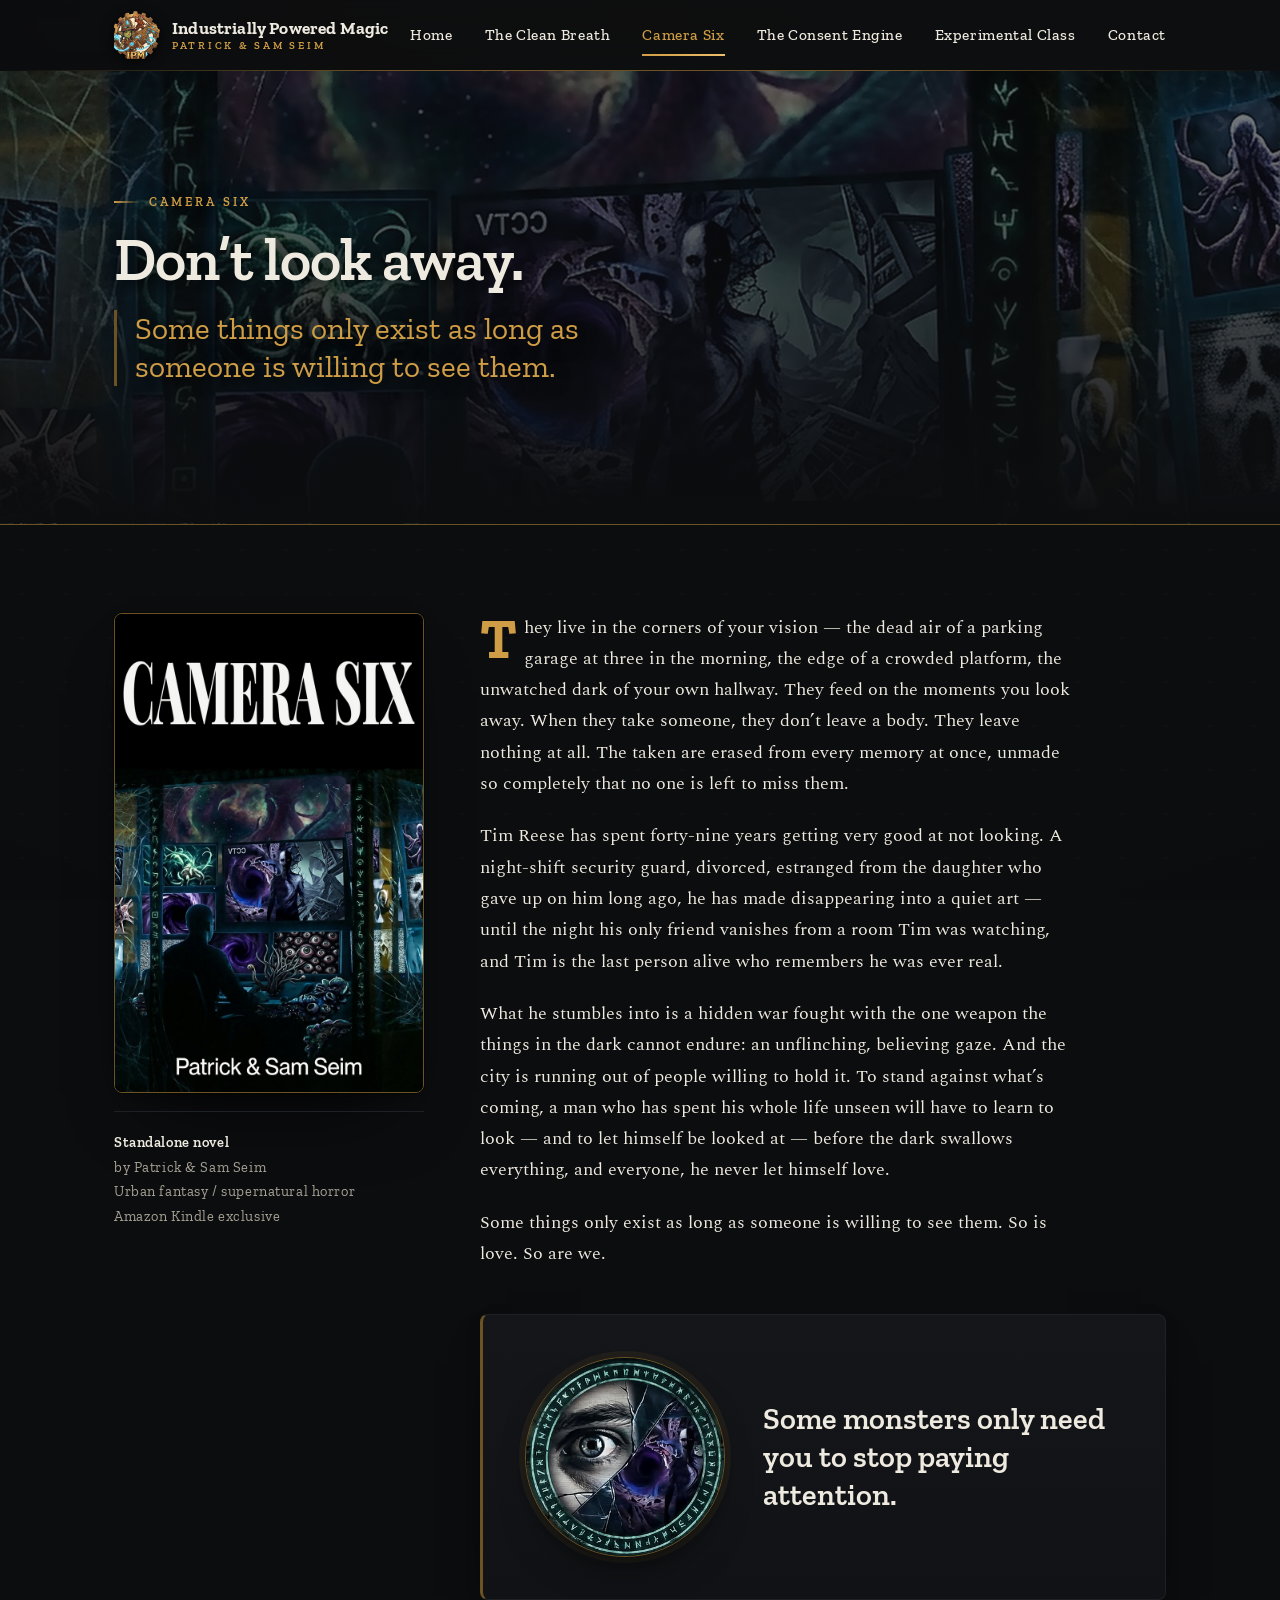
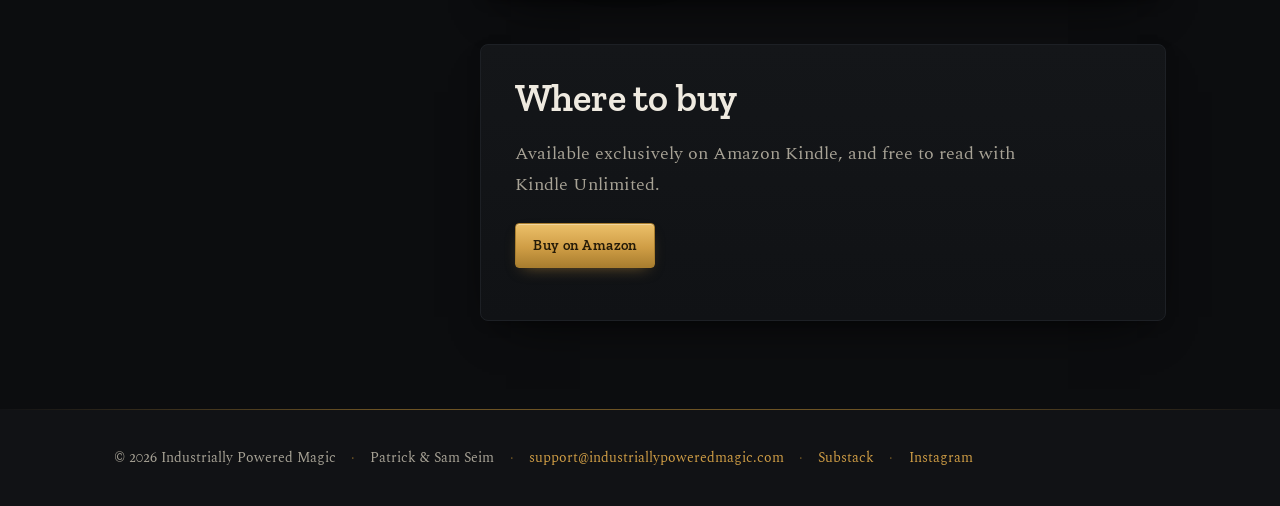
==== commit 36032f70: "Add Experimental Class page for Patrick's Royal Road serial New book page with the blurb, a Read on " ====
--- a/camera-six.html
+++ b/camera-six.html
@@ -40,6 +40,7 @@
           <li><a href="clean-breath.html">The Clean Breath</a></li>
           <li><a href="camera-six.html" aria-current="page">Camera Six</a></li>
           <li><a href="consent-engine.html">The Consent Engine</a></li>
+          <li><a href="experimental-class.html">Experimental Class</a></li>
           <li><a href="contact.html">Contact</a></li>
         </ul>
       </nav>
--- a/css/style.css
+++ b/css/style.css
@@ -1,86 +1,124 @@
 /* ==========================================================================
    Industrially Powered Magic — shared stylesheet
-   Dark industrial: near-black ground, brass/copper accent, off-white text.
+   Literary-editorial base with a workshop-brass atmosphere and an
+   arcane-blue current pulled from the mascot art.
    Mobile-first, no build step, no dependencies.
    ========================================================================== */
 
 /* ---- Design tokens ------------------------------------------------------ */
 :root {
-  --ink:        #0d0e10;   /* near-black page ground            */
-  --ink-2:      #16181c;   /* raised charcoal (cards, header)   */
-  --ink-3:      #1e2126;   /* hairline / border charcoal        */
-  --paper:      #ece7dd;   /* off-white body text               */
-  --paper-dim:  #a49f95;   /* muted text                        */
-  --brass:      #c8963e;   /* warm brass/copper accent          */
-  --brass-hi:   #e7b45c;   /* brighter brass for hover/focus    */
+  /* Ground & surfaces */
+  --ink:        #0c0d0f;   /* near-black page ground            */
+  --ink-2:      #141619;   /* raised charcoal (cards, header)   */
+  --ink-3:      #1d2025;   /* hairline / border charcoal        */
+  --ink-4:      #262a30;   /* lighter hairline on hover         */
+
+  /* Text */
+  --paper:      #efeae0;   /* off-white body text               */
+  --paper-dim:  #a8a396;   /* muted text                        */
+  --paper-faint:#767166;   /* faintest text / captions          */
+
+  /* Brass accent family */
+  --brass:      #cf9d45;   /* warm brass/copper accent          */
+  --brass-hi:   #ecc06a;   /* brighter brass for hover/focus    */
+  --brass-lo:   #a97e2f;   /* mid brass                         */
   --brass-dim:  #6d5324;   /* deep brass for rules              */
-  --danger-bg:  #241a10;   /* placeholder tint                  */
-
+  --brass-ghost:rgba(207, 157, 69, 0.12);
+
+  /* Arcane blue — the "current" that runs through the art (used sparingly) */
+  --arc:        #7fd8ff;
+  --arc-dim:    #3f7f9c;
+  --arc-ghost:  rgba(127, 216, 255, 0.14);
+
+  --danger-bg:  #241a10;
+
+  /* Lines */
   --rule:       1px solid var(--ink-3);
   --hairline:   1px solid var(--brass-dim);
 
+  /* Type */
   --font-display: "Zilla Slab", "Rockwell", Georgia, "Times New Roman", serif;
   --font-body:    "Spectral", Georgia, Cambria, "Times New Roman", serif;
 
-  --measure: 68ch;
-  --page-max: 1100px;
+  /* Metrics */
+  --measure: 66ch;
+  --page-max: 1140px;
   --gap: clamp(1rem, 3vw, 2rem);
 
-  --shadow: 0 18px 40px -20px rgba(0, 0, 0, 0.85);
-}
-
-/* ---- Fonts (linked in <head>, listed here for reference) --------------- */
-/* Zilla Slab + Spectral via Google Fonts <link> in each page's <head>.    */
+  /* Radius scale */
+  --r-sm: 4px;
+  --r-md: 8px;
+  --r-lg: 14px;
+
+  /* Shadow scale (layered for depth) */
+  --shadow-sm: 0 1px 2px rgba(0,0,0,0.4);
+  --shadow:    0 22px 48px -26px rgba(0, 0, 0, 0.9), 0 4px 14px -8px rgba(0,0,0,0.6);
+  --shadow-lg: 0 40px 80px -40px rgba(0, 0, 0, 0.95), 0 8px 24px -12px rgba(0,0,0,0.7);
+
+  --ease: cubic-bezier(0.22, 0.61, 0.36, 1);
+}
 
 /* ---- Reset-ish ---------------------------------------------------------- */
 *,
 *::before,
 *::after { box-sizing: border-box; }
 
-html { -webkit-text-size-adjust: 100%; scroll-behavior: smooth; }
+html {
+  -webkit-text-size-adjust: 100%;
+  scroll-behavior: smooth;
+  scrollbar-color: var(--brass-lo) var(--ink);
+}
 
 body {
   margin: 0;
   background-color: var(--ink);
-  /* Fine machined grain: two faint gradients, restrained. */
+  /* Layered atmosphere: warm forge-glow up top, faint gear grid, soft vignette. */
   background-image:
-    radial-gradient(circle at 18% -10%, rgba(200, 150, 62, 0.06), transparent 45%),
-    radial-gradient(circle at 100% 0%, rgba(200, 150, 62, 0.04), transparent 40%);
-  background-attachment: fixed;
+    radial-gradient(120% 90% at 50% -10%, rgba(207, 157, 69, 0.10), transparent 55%),
+    radial-gradient(80% 60% at 100% 0%, rgba(127, 216, 255, 0.045), transparent 50%),
+    url("data:image/svg+xml,%3Csvg xmlns='http://www.w3.org/2000/svg' width='44' height='44' viewBox='0 0 44 44'%3E%3Ccircle cx='22' cy='22' r='1' fill='%23cf9d45' fill-opacity='0.05'/%3E%3C/svg%3E"),
+    radial-gradient(140% 120% at 50% 30%, transparent 60%, rgba(0,0,0,0.45) 100%);
+  background-attachment: fixed, fixed, fixed, fixed;
   color: var(--paper);
   font-family: var(--font-body);
-  font-size: clamp(1rem, 0.96rem + 0.25vw, 1.125rem);
-  line-height: 1.65;
+  font-size: clamp(1.02rem, 0.98rem + 0.25vw, 1.15rem);
+  line-height: 1.7;
+  font-feature-settings: "liga" 1, "onum" 1, "kern" 1;
   min-height: 100vh;
   display: flex;
   flex-direction: column;
 }
 
+::selection { background: var(--brass); color: var(--ink); }
+
 /* ---- Typography --------------------------------------------------------- */
 h1, h2, h3, h4 {
   font-family: var(--font-display);
   font-weight: 600;
-  line-height: 1.1;
-  letter-spacing: 0.01em;
+  line-height: 1.08;
+  letter-spacing: -0.005em;
   color: var(--paper);
   margin: 0 0 0.5em;
-}
-
-h1 { font-size: clamp(2rem, 1.4rem + 3vw, 3.5rem); }
-h2 { font-size: clamp(1.5rem, 1.2rem + 1.6vw, 2.25rem); }
-h3 { font-size: clamp(1.15rem, 1rem + 0.8vw, 1.4rem); }
-
-p { margin: 0 0 1.1em; max-width: var(--measure); }
+  text-wrap: balance;
+}
+
+h1 { font-size: clamp(2.15rem, 1.4rem + 3.4vw, 3.75rem); letter-spacing: -0.015em; }
+h2 { font-size: clamp(1.6rem, 1.2rem + 1.8vw, 2.4rem); }
+h3 { font-size: clamp(1.2rem, 1rem + 0.85vw, 1.5rem); }
+
+p { margin: 0 0 1.15em; max-width: var(--measure); text-wrap: pretty; }
 
 a {
   color: var(--brass);
   text-decoration-color: var(--brass-dim);
-  text-underline-offset: 0.18em;
+  text-decoration-thickness: 1px;
+  text-underline-offset: 0.2em;
+  transition: color 140ms var(--ease), text-decoration-color 140ms var(--ease);
 }
 a:hover { color: var(--brass-hi); text-decoration-color: var(--brass-hi); }
 
 :focus-visible {
-  outline: 3px solid var(--brass-hi);
+  outline: 2px solid var(--arc);
   outline-offset: 3px;
   border-radius: 2px;
 }
@@ -98,36 +136,45 @@
   font-weight: 600;
   text-decoration: none;
 }
-.skip-link:focus {
-  left: 0.5rem;
-  top: 0.5rem;
-}
+.skip-link:focus { left: 0.5rem; top: 0.5rem; }
 
 /* ---- Layout helpers ----------------------------------------------------- */
 .wrap {
   width: 100%;
   max-width: var(--page-max);
   margin-inline: auto;
-  padding-inline: clamp(1.1rem, 4vw, 2.5rem);
-}
-
-.section { padding-block: clamp(2.5rem, 6vw, 4.5rem); }
-.section--tight { padding-block: clamp(1.75rem, 4vw, 3rem); }
-
+  padding-inline: clamp(1.15rem, 4vw, 2.75rem);
+}
+
+.section { padding-block: clamp(3rem, 7vw, 5.5rem); }
+.section--tight { padding-block: clamp(2rem, 4.5vw, 3.5rem); }
+
+/* Eyebrow: small brass caps preceded by a short forge-tick. */
 .eyebrow {
+  display: inline-flex;
+  align-items: center;
+  gap: 0.6rem;
   font-family: var(--font-display);
   text-transform: uppercase;
-  letter-spacing: 0.22em;
-  font-size: 0.8rem;
-  color: var(--brass);
-  margin: 0 0 0.75rem;
+  letter-spacing: 0.24em;
+  font-size: 0.78rem;
+  font-weight: 600;
+  color: var(--brass);
+  margin: 0 0 0.9rem;
+}
+.eyebrow::before {
+  content: "";
+  width: 1.6rem;
+  height: 2px;
+  background: linear-gradient(to right, var(--brass), transparent);
+  flex: 0 0 auto;
 }
 
 /* Rivet-adjacent divider: a hairline with a centered brass node. */
 .rule {
   border: 0;
   height: 1px;
-  background: linear-gradient(to right, transparent, var(--brass-dim), transparent);
+  background: linear-gradient(to right, transparent, var(--brass-dim) 20%, var(--brass-dim) 80%, transparent);
   margin: clamp(2rem, 5vw, 3.5rem) 0;
   position: relative;
 }
@@ -136,11 +183,11 @@
   position: absolute;
   left: 50%;
   top: 50%;
-  width: 7px;
-  height: 7px;
+  width: 8px;
+  height: 8px;
   transform: translate(-50%, -50%) rotate(45deg);
   background: var(--brass);
-  box-shadow: 0 0 0 3px var(--ink);
+  box-shadow: 0 0 0 4px var(--ink), 0 0 12px rgba(207,157,69,0.4);
 }
 
 /* ---- Header / nav ------------------------------------------------------- */
@@ -148,22 +195,24 @@
   position: sticky;
   top: 0;
   z-index: 50;
-  background: rgba(13, 14, 16, 0.9);
-  backdrop-filter: saturate(140%) blur(8px);
-  border-bottom: var(--hairline);
+  background: rgba(12, 13, 15, 0.82);
+  backdrop-filter: saturate(150%) blur(10px);
+  -webkit-backdrop-filter: saturate(150%) blur(10px);
+  border-bottom: 1px solid transparent;
+  border-image: linear-gradient(to right, transparent, var(--brass-dim) 30%, var(--brass-dim) 70%, transparent) 1;
 }
 .site-header__inner {
   display: flex;
   align-items: center;
   justify-content: space-between;
   gap: 1rem;
-  padding-block: 0.65rem;
+  padding-block: 0.7rem;
 }
 
 .brand {
   display: inline-flex;
   align-items: center;
-  gap: 0.7rem;
+  gap: 0.75rem;
   text-decoration: none;
   color: var(--paper);
 }
@@ -172,15 +221,25 @@
   height: auto;
   object-fit: contain;
   filter: drop-shadow(0 2px 6px rgba(0, 0, 0, 0.7));
-}
+  transition: transform 240ms var(--ease);
+}
+.brand:hover .brand__logo { transform: rotate(-4deg) scale(1.04); }
 .brand__name {
   font-family: var(--font-display);
-  font-weight: 600;
-  font-size: 1.05rem;
+  font-weight: 700;
+  font-size: 1.08rem;
   line-height: 1.05;
-  letter-spacing: 0.02em;
-}
-.brand__name span { display: block; color: var(--brass); font-size: 0.72rem; letter-spacing: 0.18em; text-transform: uppercase; }
+  letter-spacing: 0.01em;
+}
+.brand__name span {
+  display: block;
+  color: var(--brass);
+  font-size: 0.66rem;
+  font-weight: 600;
+  letter-spacing: 0.26em;
+  text-transform: uppercase;
+  margin-top: 0.18rem;
+}
 
 /* Nav toggle (mobile) */
 .nav-toggle {
@@ -190,14 +249,17 @@
   background: transparent;
   color: var(--paper);
   border: var(--hairline);
-  border-radius: 3px;
-  padding: 0.5rem 0.75rem;
-  font-family: var(--font-display);
-  font-size: 0.85rem;
+  border-radius: var(--r-sm);
+  padding: 0.5rem 0.8rem;
+  font-family: var(--font-display);
+  font-size: 0.82rem;
+  font-weight: 600;
   letter-spacing: 0.1em;
   text-transform: uppercase;
   cursor: pointer;
-}
+  transition: border-color 140ms var(--ease), color 140ms var(--ease);
+}
+.nav-toggle:hover { border-color: var(--brass); color: var(--brass-hi); }
 .nav-toggle__bars { display: inline-block; width: 18px; height: 2px; background: var(--brass); position: relative; }
 .nav-toggle__bars::before,
 .nav-toggle__bars::after { content: ""; position: absolute; left: 0; width: 18px; height: 2px; background: var(--brass); }
@@ -213,22 +275,20 @@
   gap: 0.25rem;
 }
 .site-nav a {
+  position: relative;
   display: block;
   padding: 0.6rem 0.25rem;
   font-family: var(--font-display);
-  font-size: 0.95rem;
-  letter-spacing: 0.06em;
+  font-size: 0.96rem;
+  font-weight: 500;
+  letter-spacing: 0.04em;
   color: var(--paper);
   text-decoration: none;
-  border-bottom: 1px solid transparent;
 }
 .site-nav a:hover { color: var(--brass-hi); }
-.site-nav a[aria-current="page"] {
-  color: var(--brass);
-  border-bottom-color: var(--brass);
-}
-
-/* Mobile: nav is collapsed by default, revealed via [data-open] */
+.site-nav a[aria-current="page"] { color: var(--brass); }
+
+/* Mobile: nav collapses, revealed via [data-open] */
 @media (max-width: 719px) {
   .site-nav {
     display: none;
@@ -237,15 +297,28 @@
   }
   .site-header__inner[data-open="true"] { flex-wrap: wrap; }
   .site-header__inner[data-open="true"] .site-nav { display: block; }
-  .site-nav a { padding: 0.75rem 0.25rem; border-bottom: var(--rule); }
-}
-
-/* Desktop: inline nav, hide toggle */
+  .site-nav a { padding: 0.8rem 0.25rem; border-bottom: var(--rule); }
+  .site-nav a[aria-current="page"] { border-bottom-color: var(--brass-dim); }
+}
+
+/* Desktop: inline nav with animated brass underline */
 @media (min-width: 720px) {
   .nav-toggle { display: none; }
   .site-nav { display: block !important; }
-  .site-nav ul { flex-direction: row; align-items: center; gap: clamp(1rem, 2.5vw, 2rem); }
-  .site-nav a { padding: 0.35rem 0; }
+  .site-nav ul { flex-direction: row; align-items: center; gap: clamp(1.1rem, 2.5vw, 2.1rem); }
+  .site-nav a { padding: 0.4rem 0; }
+  .site-nav a::after {
+    content: "";
+    position: absolute;
+    left: 0; right: 0; bottom: -2px;
+    height: 2px;
+    background: linear-gradient(to right, var(--brass), var(--brass-hi));
+    transform: scaleX(0);
+    transform-origin: left;
+    transition: transform 220ms var(--ease);
+  }
+  .site-nav a:hover::after,
+  .site-nav a[aria-current="page"]::after { transform: scaleX(1); }
   .brand__logo { width: 46px; }
 }
 
@@ -253,8 +326,8 @@
 .hero {
   border-bottom: var(--rule);
   background:
-    radial-gradient(ellipse at 30% 0%, rgba(200, 150, 62, 0.10), transparent 55%),
-    var(--ink);
+    radial-gradient(ellipse at 30% 0%, rgba(207, 157, 69, 0.10), transparent 55%),
+    transparent;
 }
 .hero__inner { padding-block: clamp(3rem, 9vw, 6rem); }
 .hero h1 { margin-bottom: 0.3em; }
@@ -265,14 +338,24 @@
 }
 .hero__lead--wide { max-width: 55ch; }
 
-/* Art-led hero: full workshop banner above a compact intro */
-.hero--art { padding-block: clamp(1.5rem, 4vw, 2.75rem); }
+/* Art-led hero: full workshop banner above a compact, centered intro */
+.hero--art { padding-block: clamp(1.75rem, 4vw, 3rem); }
 .hero-banner {
+  position: relative;
   margin: 0;
-  border: var(--hairline);
-  border-radius: 8px;
+  border-radius: var(--r-lg);
   overflow: hidden;
-  box-shadow: var(--shadow), 0 0 0 6px rgba(200, 150, 62, 0.05);
+  box-shadow: var(--shadow-lg);
+  isolation: isolate;
+}
+.hero-banner::after {
+  /* thin inset brass frame + faint arcane glow, drawn over the image edge */
+  content: "";
+  position: absolute;
+  inset: 0;
+  border-radius: inherit;
+  box-shadow: inset 0 0 0 1px rgba(207,157,69,0.5), inset 0 0 40px rgba(0,0,0,0.35);
+  pointer-events: none;
 }
 .hero-banner img {
   display: block;
@@ -281,12 +364,18 @@
 }
 .hero__intro {
   text-align: center;
-  padding-top: clamp(1.75rem, 4vw, 2.75rem);
-}
-.hero__intro .eyebrow { margin-bottom: 0.5rem; }
-.hero__intro h1 { margin-bottom: 0.25em; }
-.hero__intro .hero__lead { max-width: none; margin-inline: auto; }
-.hero__intro .btn-row { justify-content: center; }
+  max-width: 46rem;
+  margin-inline: auto;
+  padding-top: clamp(1.9rem, 4vw, 3rem);
+}
+.hero__intro .eyebrow { margin-bottom: 0.7rem; }
+.hero__intro h1 { margin-bottom: 0.28em; }
+.hero__intro .hero__lead {
+  max-width: 34ch;
+  margin-inline: auto;
+  color: var(--paper-dim);
+}
+.hero__intro .btn-row { justify-content: center; margin-top: 1.6rem; }
 
 /* ---- Buttons ------------------------------------------------------------ */
 .btn {
@@ -295,135 +384,178 @@
   gap: 0.5rem;
   font-family: var(--font-display);
   font-weight: 600;
-  font-size: 1rem;
-  letter-spacing: 0.04em;
+  font-size: 0.98rem;
+  letter-spacing: 0.03em;
   text-decoration: none;
-  padding: 0.7rem 1.4rem;
-  border-radius: 3px;
-  border: var(--hairline);
-  transition: background-color 120ms ease, color 120ms ease, transform 80ms ease;
+  padding: 0.72rem 1.5rem;
+  border-radius: var(--r-sm);
+  border: 1px solid transparent;
+  cursor: pointer;
+  transition: background-color 140ms var(--ease), color 140ms var(--ease),
+              border-color 140ms var(--ease), transform 90ms var(--ease),
+              box-shadow 140ms var(--ease);
 }
 .btn:active { transform: translateY(1px); }
+
 .btn--primary {
-  background: var(--brass);
-  color: var(--ink);
-  border-color: var(--brass);
-}
-.btn--primary:hover { background: var(--brass-hi); border-color: var(--brass-hi); color: var(--ink); }
+  background: linear-gradient(180deg, var(--brass-hi), var(--brass) 55%, var(--brass-lo));
+  color: #241a08;
+  border-color: var(--brass-lo);
+  box-shadow: inset 0 1px 0 rgba(255,255,255,0.35), 0 6px 16px -8px rgba(207,157,69,0.6);
+}
+.btn--primary:hover {
+  background: linear-gradient(180deg, #f4cd7d, var(--brass-hi) 55%, var(--brass));
+  color: #241a08;
+  transform: translateY(-1px);
+  box-shadow: inset 0 1px 0 rgba(255,255,255,0.45), 0 10px 22px -10px rgba(207,157,69,0.75);
+}
 .btn--ghost {
   background: transparent;
   color: var(--brass);
-}
-.btn--ghost:hover { background: rgba(200, 150, 62, 0.12); color: var(--brass-hi); }
-
-.btn-row { display: flex; flex-wrap: wrap; gap: 0.85rem; margin-top: 1.25rem; }
+  border-color: var(--brass-dim);
+}
+.btn--ghost:hover {
+  background: var(--brass-ghost);
+  color: var(--brass-hi);
+  border-color: var(--brass);
+  transform: translateY(-1px);
+}
+
+.btn-row { display: flex; flex-wrap: wrap; gap: 0.85rem; margin-top: 1.35rem; }
 
 /* ---- Book cards (home) -------------------------------------------------- */
 .card-grid {
   display: grid;
-  gap: clamp(1.25rem, 3vw, 2rem);
+  gap: clamp(1.35rem, 3vw, 2.1rem);
   grid-template-columns: 1fr;
-  margin-top: 2rem;
+  margin-top: 2.25rem;
 }
 @media (min-width: 640px) { .card-grid { grid-template-columns: repeat(2, 1fr); } }
-@media (min-width: 900px) { .card-grid { grid-template-columns: repeat(3, 1fr); } }
+@media (min-width: 1060px) { .card-grid { grid-template-columns: repeat(4, 1fr); } }
 
 .book-card {
   display: flex;
   flex-direction: column;
-  background: var(--ink-2);
+  background: linear-gradient(180deg, var(--ink-2), #101215);
   border: var(--rule);
-  border-radius: 5px;
+  border-radius: var(--r-md);
   overflow: hidden;
   box-shadow: var(--shadow);
-  transition: border-color 140ms ease, transform 140ms ease;
-}
-.book-card:hover { border-color: var(--brass-dim); transform: translateY(-3px); }
-.book-card__body { padding: 1.1rem 1.2rem 1.4rem; display: flex; flex-direction: column; flex: 1; }
+  transition: border-color 200ms var(--ease), transform 200ms var(--ease), box-shadow 200ms var(--ease);
+}
+.book-card:hover {
+  border-color: var(--brass-lo);
+  transform: translateY(-5px);
+  box-shadow: var(--shadow-lg);
+}
+.book-card a:focus-visible { outline-offset: -3px; }
+.book-card__body { padding: 1.2rem 1.3rem 1.5rem; display: flex; flex-direction: column; flex: 1; }
 .book-card__kicker {
   font-family: var(--font-display);
   text-transform: uppercase;
   letter-spacing: 0.16em;
-  font-size: 0.7rem;
-  color: var(--brass);
-  margin: 0 0 0.4rem;
-}
-.book-card h3 { margin-bottom: 0.35rem; }
-.book-card p { color: var(--paper-dim); font-size: 0.98rem; margin-bottom: 1rem; }
+  font-size: 0.68rem;
+  font-weight: 600;
+  color: var(--brass);
+  margin: 0 0 0.5rem;
+}
+.book-card h3 { margin-bottom: 0.4rem; }
+.book-card p { color: var(--paper-dim); font-size: 0.98rem; margin-bottom: 1.1rem; }
 .book-card__link {
   margin-top: auto;
-  font-family: var(--font-display);
-  font-weight: 600;
-  letter-spacing: 0.04em;
+  display: inline-flex;
+  align-items: center;
+  gap: 0.4rem;
+  font-family: var(--font-display);
+  font-weight: 600;
+  letter-spacing: 0.03em;
+  color: var(--brass);
   text-decoration: none;
 }
-.book-card__link::after { content: " \2192"; }
+.book-card__link::after { content: "\2192"; transition: transform 180ms var(--ease); }
+.book-card:hover .book-card__link { color: var(--brass-hi); }
+.book-card:hover .book-card__link::after { transform: translateX(4px); }
 
 /* ---- Cover images / placeholders --------------------------------------- */
-/* Ebook cover aspect ratio ~1.6:1 (height:width) => width:height ~1:1.6 */
 .cover {
   display: block;
   width: 100%;
   aspect-ratio: 1 / 1.6;
   object-fit: cover;
   background:
-    repeating-linear-gradient(45deg, rgba(200,150,62,0.05) 0 12px, transparent 12px 24px),
+    repeating-linear-gradient(45deg, rgba(207,157,69,0.05) 0 12px, transparent 12px 24px),
     var(--danger-bg);
   border-bottom: var(--hairline);
   color: var(--paper-dim);
 }
 .cover--framed {
-  border: var(--hairline);
-  border-radius: 4px;
-  box-shadow: var(--shadow);
+  border: 1px solid var(--brass-dim);
+  border-radius: var(--r-md);
+  box-shadow: var(--shadow-lg), 0 0 0 1px rgba(0,0,0,0.4);
 }
 
 /* ---- Book page layout --------------------------------------------------- */
 .book-layout {
   display: grid;
-  gap: clamp(1.5rem, 5vw, 3rem);
+  gap: clamp(1.75rem, 5vw, 3.5rem);
   grid-template-columns: 1fr;
   align-items: start;
 }
 @media (min-width: 820px) {
-  .book-layout { grid-template-columns: minmax(220px, 300px) 1fr; }
-}
-.book-cover-col { position: sticky; top: 90px; }
+  .book-layout { grid-template-columns: minmax(230px, 310px) 1fr; }
+}
+.book-cover-col { position: sticky; top: 92px; }
 .book-meta {
   font-family: var(--font-display);
   color: var(--paper-dim);
-  letter-spacing: 0.05em;
+  letter-spacing: 0.04em;
   font-size: 0.9rem;
-  margin-top: 1rem;
+  line-height: 1.7;
+  margin-top: 1.15rem;
+  padding-top: 1.15rem;
+  border-top: var(--rule);
 }
 .book-meta strong { color: var(--paper); font-weight: 600; }
 
 .tagline {
   font-family: var(--font-display);
-  font-size: clamp(1.3rem, 1rem + 1.5vw, 1.9rem);
+  font-size: clamp(1.3rem, 1rem + 1.5vw, 1.95rem);
   color: var(--brass);
   font-style: normal;
-  line-height: 1.2;
+  line-height: 1.22;
   border-left: 3px solid var(--brass-dim);
-  padding-left: 1rem;
-  margin: 0 0 1.5rem;
+  padding-left: 1.15rem;
+  margin: 0 0 1.6rem;
   max-width: 30ch;
 }
 
 .prose p { max-width: var(--measure); }
 .prose p + p { margin-top: 0; }
+/* Editorial touch: gentle lead-in on the first paragraph of a prose block. */
+.prose > p:first-of-type { color: var(--paper); }
+.prose > p:first-of-type::first-letter {
+  font-family: var(--font-display);
+  font-weight: 700;
+  color: var(--brass);
+  font-size: 3.1em;
+  line-height: 0.82;
+  float: left;
+  padding: 0.06em 0.12em 0 0;
+}
 
 /* ---- "Where to buy" ----------------------------------------------------- */
 .buy {
-  background: var(--ink-2);
+  background: linear-gradient(180deg, var(--ink-2), #101215);
   border: var(--rule);
-  border-radius: 5px;
-  padding: clamp(1.25rem, 3vw, 2rem);
-  margin-top: 1rem;
+  border-radius: var(--r-md);
+  padding: clamp(1.4rem, 3vw, 2.1rem);
+  margin-top: 1.75rem;
+  box-shadow: var(--shadow);
 }
 .buy h2 { margin-top: 0; }
-.retailers { display: flex; flex-wrap: wrap; gap: 0.75rem; margin-top: 0.5rem; padding: 0; list-style: none; }
+.retailers { display: flex; flex-wrap: wrap; gap: 0.7rem; margin-top: 0.75rem; padding: 0; list-style: none; }
 .retailers li { margin: 0; }
+.retailers .btn { padding: 0.58rem 1.1rem; font-size: 0.9rem; }
 
 /* ---- Teaser (Consent Engine) ------------------------------------------- */
 .teaser {
@@ -433,43 +565,52 @@
 .teaser__status {
   font-family: var(--font-display);
   text-transform: uppercase;
-  letter-spacing: 0.28em;
+  letter-spacing: 0.3em;
   color: var(--brass);
   font-size: 0.9rem;
+  font-weight: 600;
   margin-bottom: 1.5rem;
 }
 .teaser p { margin-inline: auto; }
 
 /* ---- Contact ------------------------------------------------------------ */
-.contact-list { list-style: none; padding: 0; margin: 1.5rem 0 0; }
-.contact-list li { margin-bottom: 1.5rem; }
+.contact-list { list-style: none; padding: 0; margin: 1.75rem 0 0; }
+.contact-list li {
+  margin-bottom: 1.4rem;
+  padding-bottom: 1.4rem;
+  border-bottom: var(--rule);
+}
+.contact-list li:last-child { border-bottom: 0; }
 .contact-list .label {
   display: block;
   font-family: var(--font-display);
   text-transform: uppercase;
-  letter-spacing: 0.16em;
-  font-size: 0.75rem;
-  color: var(--brass);
-  margin-bottom: 0.25rem;
+  letter-spacing: 0.18em;
+  font-size: 0.72rem;
+  font-weight: 600;
+  color: var(--brass);
+  margin-bottom: 0.3rem;
 }
 .contact-list .value { font-size: 1.15rem; }
 
 /* ---- Footer ------------------------------------------------------------- */
 .site-footer {
   margin-top: auto;
-  border-top: var(--hairline);
-  background: var(--ink-2);
+  border-top: 1px solid transparent;
+  border-image: linear-gradient(to right, transparent, var(--brass-dim) 30%, var(--brass-dim) 70%, transparent) 1;
+  background: rgba(20, 22, 25, 0.6);
   color: var(--paper-dim);
   font-size: 0.9rem;
 }
 .site-footer__inner {
-  padding-block: 2rem;
+  padding-block: 2.25rem;
   display: flex;
   flex-wrap: wrap;
-  gap: 0.4rem 0.9rem;
-  align-items: center;
-}
-.site-footer a { color: var(--brass); }
+  gap: 0.4rem 0.95rem;
+  align-items: center;
+}
+.site-footer a { color: var(--brass); text-decoration: none; }
+.site-footer a:hover { color: var(--brass-hi); text-decoration: underline; text-underline-offset: 0.2em; }
 .site-footer .sep { color: var(--brass-dim); }
 
 /* ---- Artwork hero bands (book pages) ------------------------------------ */
@@ -480,27 +621,27 @@
 }
 .page-hero__inner {
   padding-block: clamp(3.5rem, 10vw, 7rem);
-  text-shadow: 0 2px 18px rgba(0, 0, 0, 0.9);
+  text-shadow: 0 2px 20px rgba(0, 0, 0, 0.95);
 }
 .page-hero h1 { margin-bottom: 0.3em; }
 .page-hero--camera {
   background-image:
-    linear-gradient(180deg, rgba(13, 14, 16, 0.55) 0%, rgba(13, 14, 16, 0.78) 60%, var(--ink) 100%),
+    linear-gradient(180deg, rgba(12, 13, 15, 0.5) 0%, rgba(12, 13, 15, 0.8) 60%, var(--ink) 100%),
     url("../images/camera-six-banner.jpg");
 }
 
-/* ---- Workshop showcase (homepage mascot art) ----------------------------- */
+/* ---- Workshop showcase (generic mascot art figure) ---------------------- */
 .workshop { margin: 0; }
 .workshop img {
   display: block;
   width: 100%;
   height: auto;
-  border: var(--rule);
-  border-radius: 6px;
+  border: 1px solid var(--brass-dim);
+  border-radius: var(--r-md);
   box-shadow: var(--shadow);
 }
 .workshop figcaption {
-  margin-top: 0.8rem;
+  margin-top: 0.85rem;
   text-align: center;
   font-style: italic;
   font-size: 0.95rem;
@@ -511,34 +652,37 @@
 .feature-band {
   display: flex;
   align-items: center;
-  gap: clamp(1rem, 4vw, 2.5rem);
+  gap: clamp(1rem, 4vw, 3rem);
   flex-wrap: wrap;
 }
-.feature-band__text { flex: 1 1 22ch; min-width: 0; }
+.feature-band__text { flex: 1 1 24ch; min-width: 0; }
 .feature-band__text p { margin-bottom: 0; }
+.feature-band__text .lede { color: var(--paper-dim); }
 .feature-band__art {
   flex: 0 0 auto;
-  width: clamp(160px, 34vw, 300px);
+  width: clamp(170px, 34vw, 320px);
   height: auto;
-  filter: drop-shadow(0 14px 26px rgba(0, 0, 0, 0.6));
+  filter: drop-shadow(0 18px 30px rgba(0, 0, 0, 0.6));
   transform: scaleX(-1);
 }
 @media (max-width: 599px) {
   .feature-band { flex-direction: column-reverse; align-items: flex-start; }
-  .feature-band__art { width: clamp(180px, 60vw, 260px); align-self: center; }
+  .feature-band__art { width: clamp(190px, 62vw, 270px); align-self: center; }
 }
 
 /* ---- Medallion pull-quote (Camera Six) ---------------------------------- */
 .watch-quote {
-  margin: 2.5rem 0;
-  padding: clamp(1.5rem, 4vw, 2.5rem);
-  background: var(--ink-2);
+  margin: 2.75rem 0;
+  padding: clamp(1.6rem, 4vw, 2.6rem);
+  background: linear-gradient(180deg, var(--ink-2), #101215);
   border: var(--rule);
   border-left: 3px solid var(--brass-dim);
+  border-radius: var(--r-md);
   display: flex;
   align-items: center;
-  gap: clamp(1.25rem, 3.5vw, 2.25rem);
+  gap: clamp(1.35rem, 3.5vw, 2.4rem);
   flex-wrap: wrap;
+  box-shadow: var(--shadow);
 }
 .medallion {
   flex: 0 0 auto;
@@ -546,12 +690,9 @@
   height: auto;
   border-radius: 50%;
   border: 1px solid var(--brass-dim);
-  box-shadow: var(--shadow), 0 0 0 6px rgba(200, 150, 62, 0.08);
-}
-.watch-quote__text {
-  margin: 0;
-  flex: 1 1 16ch;
-}
+  box-shadow: var(--shadow), 0 0 0 6px rgba(207, 157, 69, 0.08);
+}
+.watch-quote__text { margin: 0; flex: 1 1 16ch; }
 .watch-quote__text p {
   margin: 0;
   font-family: var(--font-display);
@@ -569,9 +710,9 @@
   overflow: hidden; clip: rect(0 0 0 0);
   white-space: nowrap; border: 0;
 }
-.lede { font-size: 1.15rem; color: var(--paper); }
+.lede { font-size: clamp(1.12rem, 1rem + 0.6vw, 1.35rem); color: var(--paper); line-height: 1.55; max-width: 46ch; }
 .muted { color: var(--paper-dim); }
 
 @media (prefers-reduced-motion: reduce) {
-  * { scroll-behavior: auto !important; transition: none !important; }
-}
+  * { scroll-behavior: auto !important; transition: none !important; animation: none !important; }
+}
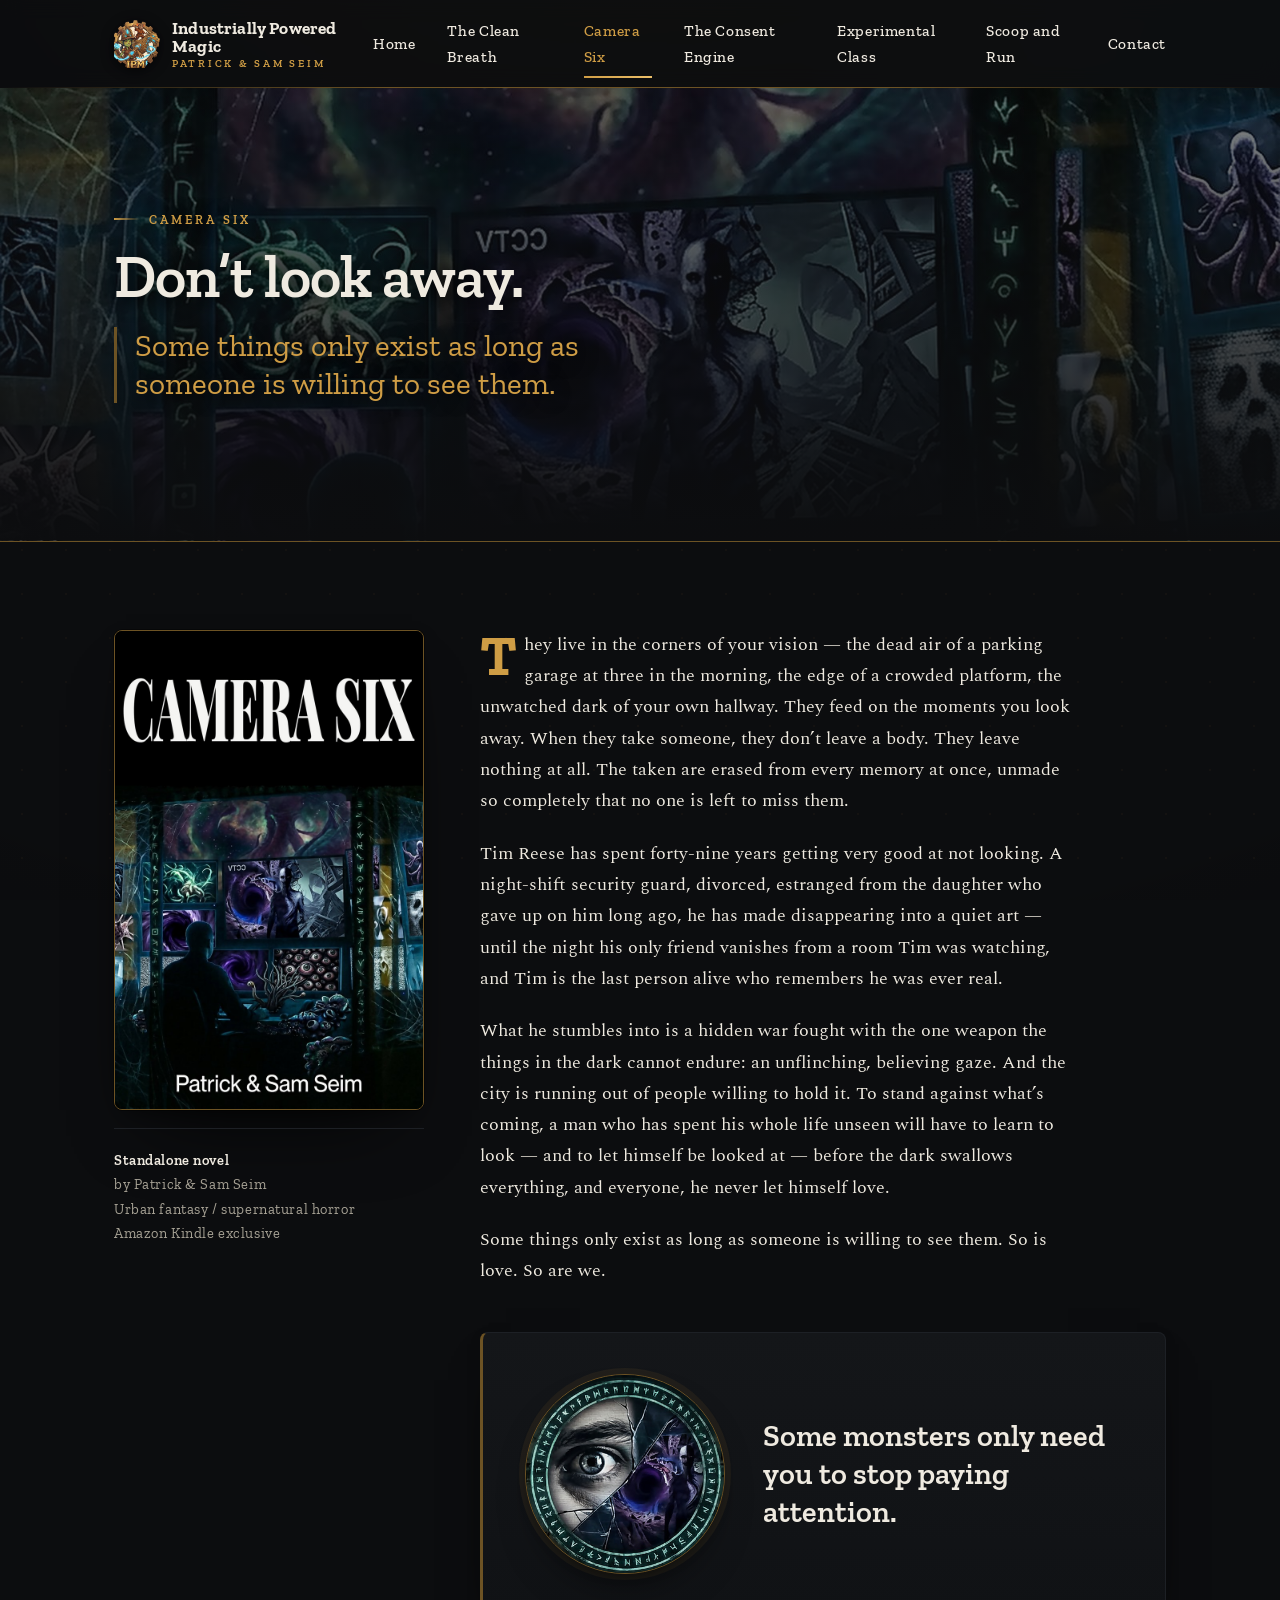
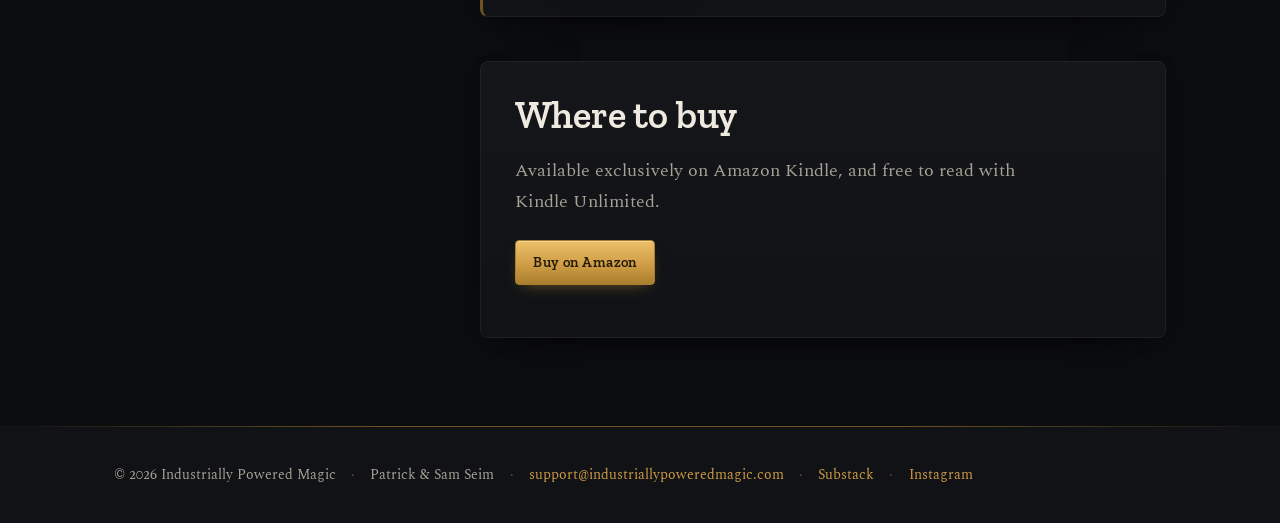
==== commit bcc45d82: "Add Scoop and Run to the shared nav on every page; README structure Co-Authored-By: Claude Opus 5.5 " ====
--- a/camera-six.html
+++ b/camera-six.html
@@ -41,6 +41,7 @@
           <li><a href="camera-six.html" aria-current="page">Camera Six</a></li>
           <li><a href="consent-engine.html">The Consent Engine</a></li>
           <li><a href="experimental-class.html">Experimental Class</a></li>
+          <li><a href="scoop-and-run.html">Scoop and Run</a></li>
           <li><a href="contact.html">Contact</a></li>
         </ul>
       </nav>
